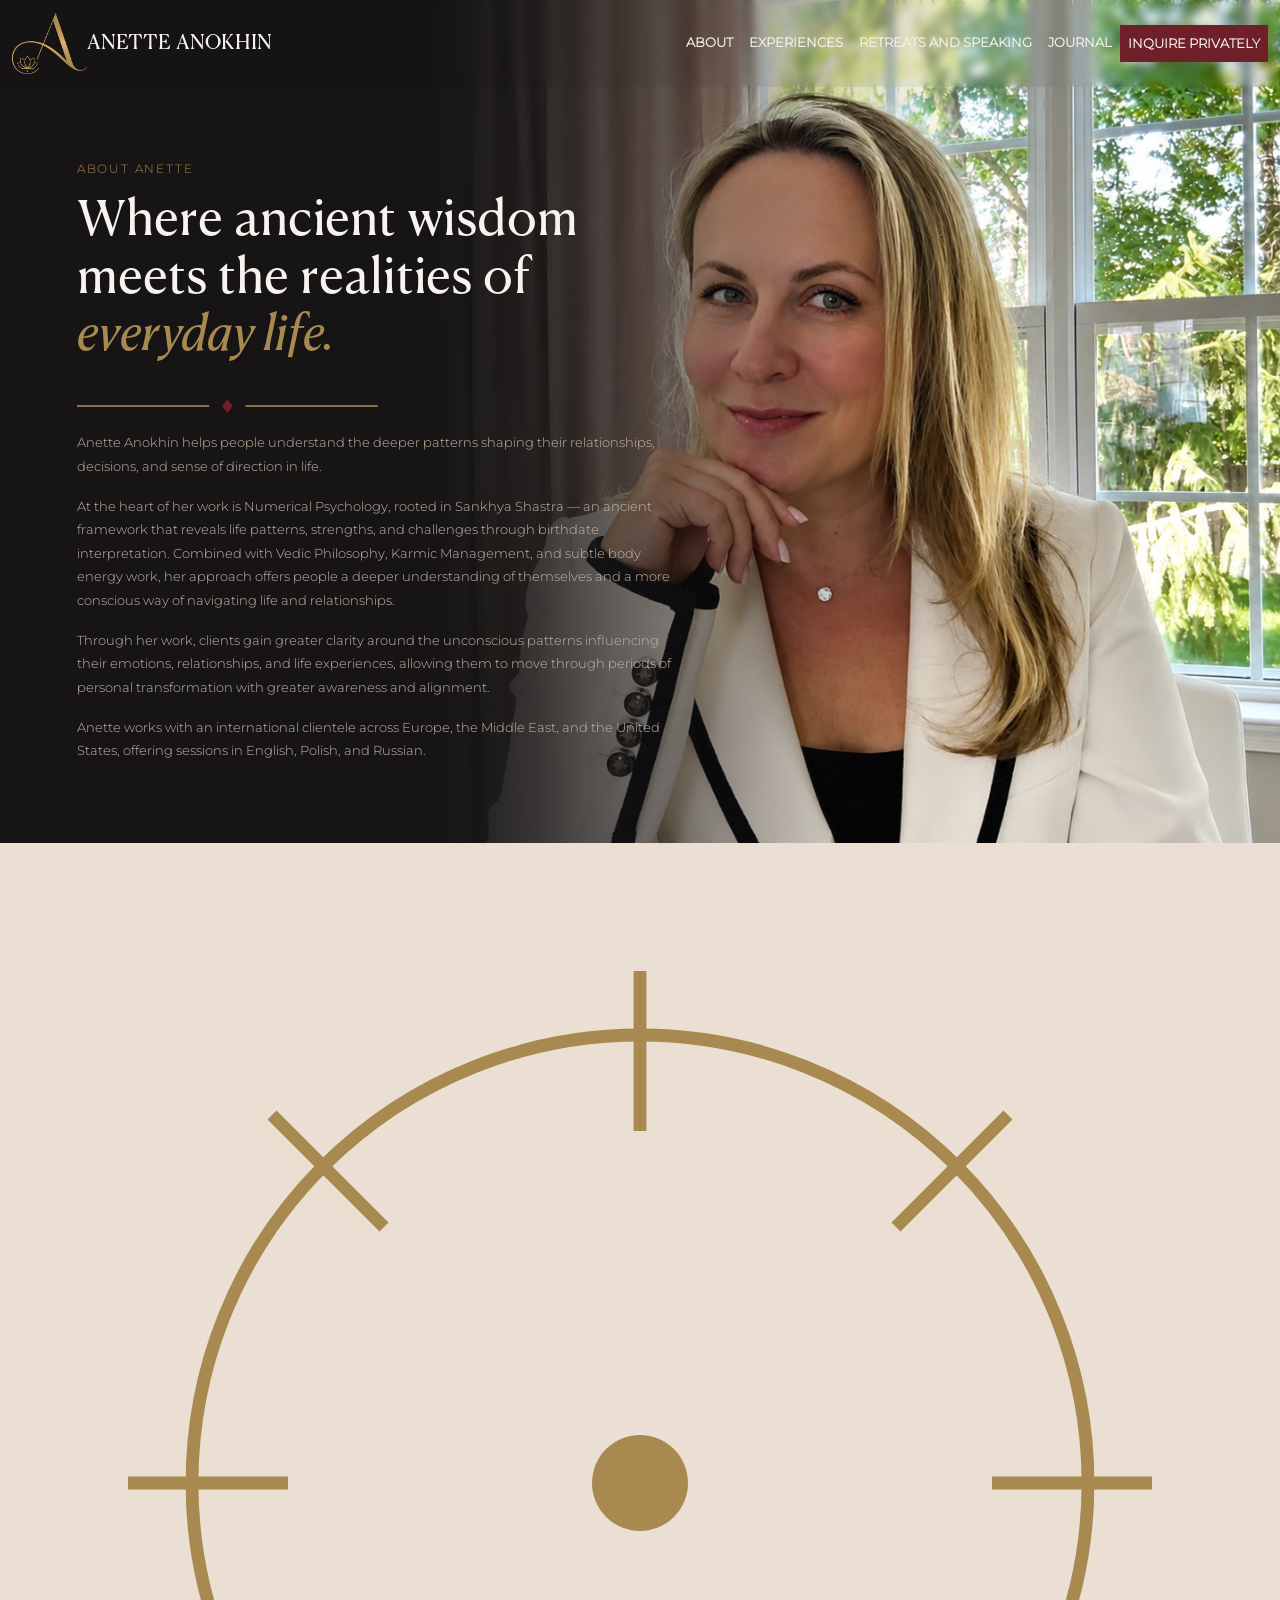
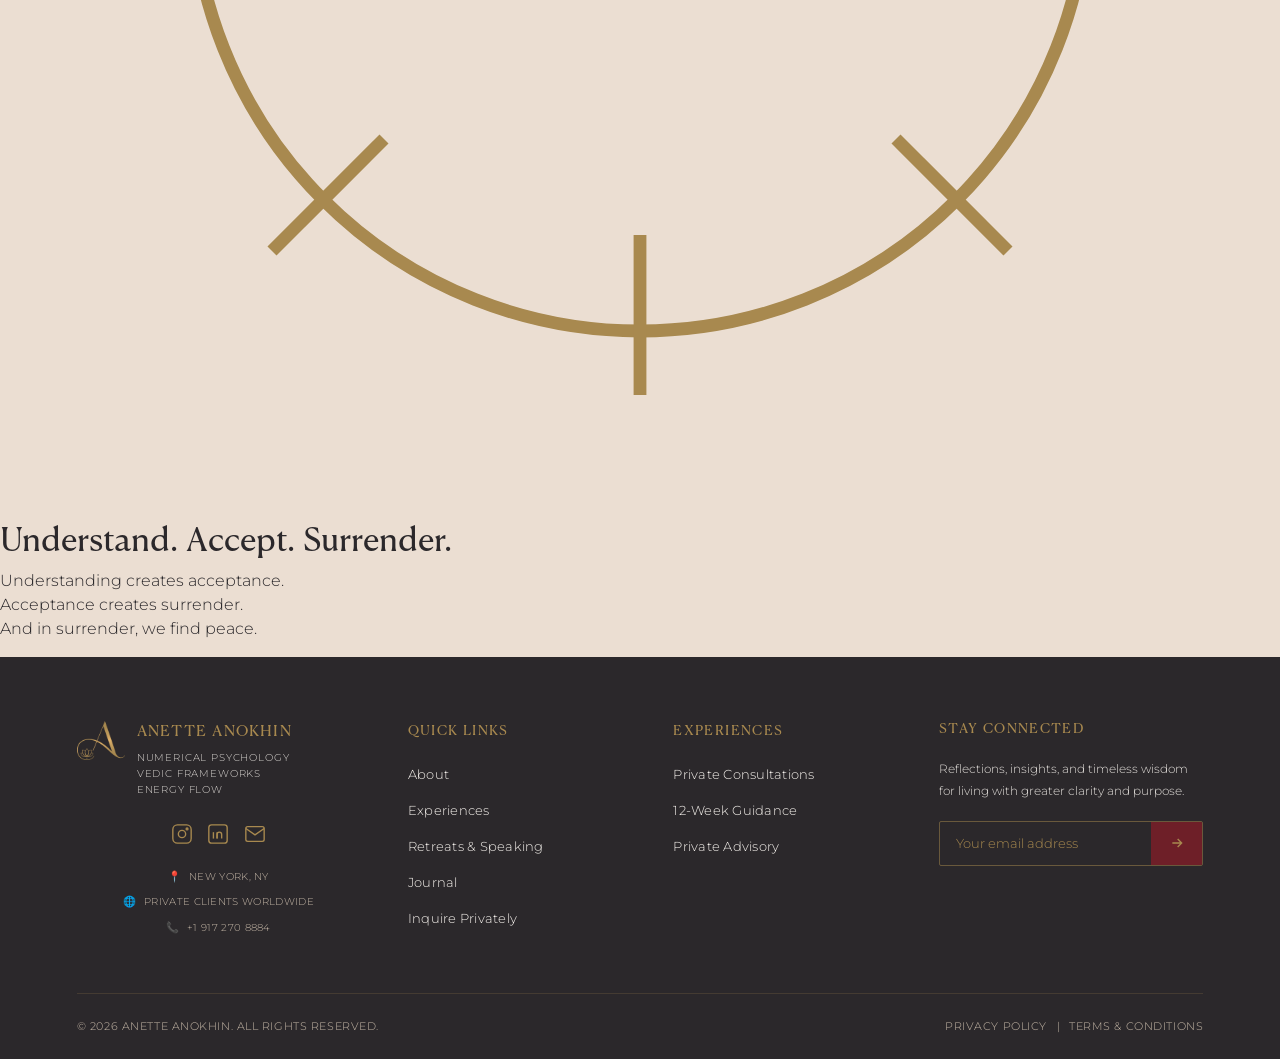
==== aboutme.html @ 11ac0c23 "ok added gold bar separator again...." ====
<!doctype html>
<html lang="en">

<head>

    <title>About Anette | Anette Anokhin</title>

    <meta charset="utf-8" />

    <meta name="viewport" content="width=device-width, initial-scale=1" />

    <link rel="icon" type="image/png" href="images/iconA/24.png">


    <!-- Bootstrap CSS v5.3.8 -->

    <link href="https://cdn.jsdelivr.net/npm/bootstrap@5.3.8/dist/css/bootstrap.min.css" rel="stylesheet"
        integrity="sha384-sRIl4kxILFvY47J16cr9ZwB07vP4J8+LH7qKQnuqkuIAvNWLzeN8tE5YBujZqJLB" crossorigin="anonymous" />


    <!-- Your shared CSS -->

    <link rel="stylesheet" href="style.css">

</head>


<body class="index-body about-page">


    <!-- =====================================================
         HERO WRAPPER
         ===================================================== -->

    <div class="hero-wrapper">


        <!-- =================================================
             NAVBAR
             Same navbar structure as index.html
             ================================================= -->

        <nav class="navbar navbar-expand-lg hero-navbar">

            <div class="container-fluid">


                <a class="navbar-brand active canela ivory-veil idk-edit" href="index.html">

                    <img src="images/iconA/24.png" alt="Logo" width="46" height="40"
                        class="d-inline-block align-text-top idk-img">

                    ANETTE ANOKHIN

                </a>


                <!-- Mobile hamburger -->

                <button class="navbar-toggler custom-toggler" type="button" data-bs-toggle="collapse"
                    data-bs-target="#navbarNavAltMarkup" aria-controls="navbarNavAltMarkup" aria-expanded="false"
                    aria-label="Toggle navigation">

                    <span class="toggler-line line1"></span>
                    <span class="toggler-line line2"></span>
                    <span class="toggler-line line3"></span>

                </button>


                <!-- Navigation -->

                <div class="collapse navbar-collapse ivory-veil" id="navbarNavAltMarkup">

                    <div class="navbar-nav ms-auto montserrat fw-bold">


                        <a class="nav-link active" href="aboutme.html">

                            ABOUT

                        </a>


                        <a class="nav-link" href="experience.html">

                            EXPERIENCES

                        </a>


                        <a class="nav-link" href="retreats.html">

                            RETREATS AND SPEAKING

                        </a>


                        <a class="nav-link" href="journal.html">

                            JOURNAL

                        </a>


                        <a class="nav-link inq-btn" href="inquiry.html">

                            INQUIRE PRIVATELY

                        </a>


                    </div>

                </div>

            </div>

        </nav>



        <!-- =================================================
             ABOUT HERO
             ================================================= -->

        <section class="hero">


            <!--
                DESKTOP HERO IMAGE

                On desktop this fills the entire hero and
                the existing .hero-overlay creates the dark
                fade into the portrait.
            -->

            <div class="hero-bg" style="background-image: url('images/aboutMe/about-me-final.png');">
            </div>


            <!-- Existing dark hero fade -->

            <div class="hero-overlay"></div>



            <!-- =================================================
                 HERO CONTENT
                 ================================================= -->

            <div class="hero-content">


                <!-- Small heading -->

                <p class="hero-eyebrow montserrat antique-gold">

                    ABOUT ANETTE

                </p>



                <!-- Main headline -->

                <h1 class="hero-headline canela ivory-veil">

                    Where ancient wisdom meets the realities of

                    <span class="canela-italic antique-gold">
                        everyday life.
                    </span>

                </h1>

                <img src="images/logoFiles/13.png" style="width: 50%; padding-bottom: 3%;">


                <!--
                    MOBILE PORTRAIT

                    Hidden on desktop.

                    On phone this appears directly underneath
                    "everyday life."
                -->

                <img src="images/aboutMe/about-me-final.png" alt="Anette Anokhin portrait" class="about-mobile-image">



                <!-- =================================================
                     ABOUT COPY
                     ================================================= -->

                <p class="about-copy montserrat stone-taupe">

                    Anette Anokhin helps people understand the deeper
                    patterns shaping their relationships, decisions,
                    and sense of direction in life.

                </p>


                <p class="about-copy montserrat stone-taupe">

                    At the heart of her work is Numerical Psychology,
                    rooted in Sankhya Shastra — an ancient framework
                    that reveals life patterns, strengths, and challenges
                    through birthdate interpretation. Combined with Vedic
                    Philosophy, Karmic Management, and subtle body energy
                    work, her approach offers people a deeper understanding
                    of themselves and a more conscious way of navigating
                    life and relationships.

                </p>


                <p class="about-copy montserrat stone-taupe">

                    Through her work, clients gain greater clarity around
                    the unconscious patterns influencing their emotions,
                    relationships, and life experiences, allowing them
                    to move through periods of personal transformation
                    with greater awareness and alignment.

                </p>


                <p class="about-copy montserrat stone-taupe">

                    Anette works with an international clientele across
                    Europe, the Middle East, and the United States,
                    offering sessions in English, Polish, and Russian.

                </p>


            </div>

        </section>

    </div>



    <!-- =====================================================
         QUOTE SECTION
         ===================================================== -->

    <section class="about-quote-section">


        <div class="about-quote-icon">

            <svg viewBox="0 0 80 80" fill="none" xmlns="http://www.w3.org/2000/svg" stroke="#A8894F" stroke-width="0.8">

                <circle cx="40" cy="40" r="28" />

                <circle cx="40" cy="40" r="3" fill="#A8894F" stroke="none" />

                <line x1="40" y1="8" x2="40" y2="18" />

                <line x1="40" y1="62" x2="40" y2="72" />

                <line x1="8" y1="40" x2="18" y2="40" />

                <line x1="62" y1="40" x2="72" y2="40" />

                <line x1="17" y1="17" x2="24" y2="24" />

                <line x1="56" y1="56" x2="63" y2="63" />

                <line x1="63" y1="17" x2="56" y2="24" />

                <line x1="24" y1="56" x2="17" y2="63" />

            </svg>

        </div>


        <h2 class="about-quote-headline canela soft-charcoal">

            Understand. Accept. Surrender.

        </h2>


        <p class="about-quote-subtext montserrat soft-charcoal">

            Understanding creates acceptance.<br>

            Acceptance creates surrender.<br>

            And in surrender, we find peace.

        </p>


    </section>



    <!-- =====================================================
         FOOTER
         Same footer system as index.html
         ===================================================== -->

    <footer class="site-footer">


        <div class="footer-inner">


            <!-- =================================================
                 BRAND
                 ================================================= -->

            <div class="footer-col footer-brand">


                <div class="footer-logo-row">


                    <img src="images/iconA/24.png" alt="Anette Anokhin logo" class="footer-logo-img">


                    <div class="footer-brand-text">


                        <span class="footer-brand-name canela antique-gold">

                            <a href="index.html">
                                ANETTE ANOKHIN
                            </a>

                        </span>


                        <span class="footer-brand-tag montserrat ivory-veil">

                            NUMERICAL PSYCHOLOGY

                        </span>


                        <span class="footer-brand-tag montserrat ivory-veil">

                            VEDIC FRAMEWORKS

                        </span>


                        <span class="footer-brand-tag montserrat ivory-veil">

                            ENERGY FLOW

                        </span>


                    </div>

                </div>



                <!-- Social icons -->

                <div class="footer-social">


                    <!-- Instagram -->

                    <a href="https://www.instagram.com/anette.anokhin/" target="new" aria-label="Instagram"
                        class="footer-social-icon">

                        <svg viewBox="0 0 24 24" fill="none" stroke-width="1.5">

                            <rect x="2" y="2" width="20" height="20" rx="5" />

                            <circle cx="12" cy="12" r="4" />

                            <circle cx="17.5" cy="6.5" r="1" />

                        </svg>

                    </a>



                    <!-- LinkedIn -->

                    <a href="https://www.linkedin.com/in/aneta-anokhin-2aa7685/" target="new" aria-label="LinkedIn"
                        class="footer-social-icon">

                        <svg viewBox="0 0 24 24" fill="none" stroke-width="1.5">

                            <rect x="2" y="2" width="20" height="20" rx="3" />

                            <line x1="7" y1="10" x2="7" y2="17" />

                            <circle cx="7" cy="6.5" r="1" class="footer-social-fill" stroke="none" />

                            <path d="M11 17v-4.5c0-1.5 1-2.5 2.5-2.5s2.5 1 2.5 2.5V17" />

                            <line x1="11" y1="10" x2="11" y2="17" />

                        </svg>

                    </a>



                    <!-- Email -->

                    <a href="mailto:an@anetteanokhin.com" aria-label="Email" class="footer-social-icon">

                        <svg viewBox="0 0 24 24" fill="none" stroke-width="1.5">

                            <rect x="2" y="4" width="20" height="16" rx="2" />

                            <path d="M2 6l10 7 10-7" />

                        </svg>

                    </a>


                </div>



                <!-- Contact -->

                <div class="footer-contact montserrat">


                    <p>

                        <span class="antique-gold">📍</span>

                        NEW YORK, NY

                    </p>


                    <p>

                        <span class="antique-gold">🌐</span>

                        PRIVATE CLIENTS WORLDWIDE

                    </p>


                    <p>

                        <span class="antique-gold">📞</span>

                        +1 917 270 8884

                    </p>


                </div>


            </div>



            <!-- =================================================
                 QUICK LINKS
                 ================================================= -->

            <div class="footer-col footer-accordion">


                <button class="footer-heading footer-accordion-toggle canela antique-gold" aria-expanded="false">

                    QUICK LINKS


                    <svg class="footer-accordion-icon" viewBox="0 0 24 24" fill="none" stroke="#A8894F"
                        stroke-width="2">

                        <path d="M6 9l6 6 6-6" />

                    </svg>

                </button>


                <ul class="footer-links montserrat footer-accordion-content">


                    <li>
                        <a href="aboutme.html">
                            About
                        </a>
                    </li>


                    <li>
                        <a href="experience.html">
                            Experiences
                        </a>
                    </li>


                    <li>
                        <a href="retreats.html">
                            Retreats &amp; Speaking
                        </a>
                    </li>


                    <li>
                        <a href="journal.html">
                            Journal
                        </a>
                    </li>


                    <li>
                        <a href="inquiry.html">
                            Inquire Privately
                        </a>
                    </li>


                </ul>


            </div>



            <!-- =================================================
                 EXPERIENCES
                 ================================================= -->

            <div class="footer-col footer-accordion">


                <button class="footer-heading footer-accordion-toggle canela antique-gold" aria-expanded="false">

                    EXPERIENCES


                    <svg class="footer-accordion-icon" viewBox="0 0 24 24" fill="none" stroke="#A8894F"
                        stroke-width="2">

                        <path d="M6 9l6 6 6-6" />

                    </svg>

                </button>


                <ul class="footer-links montserrat footer-accordion-content">


                    <li>
                        <a href="#privateconsultationsection">
                            Private Consultations
                        </a>
                    </li>


                    <li>
                        <a href="#">
                            12-Week Guidance
                        </a>
                    </li>


                    <li>
                        <a href="#">
                            Private Advisory
                        </a>
                    </li>


                </ul>


            </div>



            <!-- =================================================
                 NEWSLETTER
                 ================================================= -->

            <div class="footer-col footer-newsletter" id="stay-connected">


                <h4 class="footer-heading canela antique-gold">

                    STAY CONNECTED

                </h4>


                <p class="montserrat ivory-veil footer-newsletter-text">

                    Reflections, insights, and timeless wisdom for
                    living with greater clarity and purpose.

                </p>


                <form class="footer-signup" action="subscribe.php" method="POST">


                    <input type="email" name="email" placeholder="Your email address" class="montserrat" required>


                    <button type="submit" aria-label="Subscribe">

                        <svg viewBox="0 0 24 24" fill="none" stroke-width="2">

                            <path d="M5 12h14M13 6l6 6-6 6" />

                        </svg>

                    </button>


                </form>


                <p id="subscribe-message" class="montserrat">
                </p>


            </div>


        </div>



        <!-- =================================================
             FOOTER BOTTOM
             ================================================= -->

        <div class="footer-bottom montserrat">


            <p>

                © 2026 ANETTE ANOKHIN. ALL RIGHTS RESERVED.

            </p>


            <div class="footer-legal">


                <a href="privacy.html">

                    PRIVACY POLICY

                </a>


                <span>|</span>


                <a href="terms.html">

                    TERMS &amp; CONDITIONS

                </a>


            </div>


        </div>


    </footer>



    <!-- =====================================================
         JAVASCRIPT
         ===================================================== -->

    <script src="script.js"></script>


    <!-- Bootstrap JavaScript Bundle -->

    <script src="https://cdn.jsdelivr.net/npm/bootstrap@5.3.8/dist/js/bootstrap.bundle.min.js"
        integrity="sha384-FKyoEForCGlyvwx9Hj09JcYn3nv7wiPVlz7YYwJrWVcXK/BmnVDxM+D2scQbITxI" crossorigin="anonymous">
        </script>


</body>

</html>
---- style.css ----
/* fonts start */

@font-face {
    font-family: 'canela';
    src: url('fonts/CanelaText-Regular-Trial.otf') format('opentype');
    font-weight: normal;
    font-style: normal;
}

/* headlines,quotes, titles, logo, editorial text */
.canela {
    font-family: 'canela';
}

@font-face {
    font-family: 'canela italic';
    src: url('fonts/CanelaText-RegularItalic-Trial.otf') format('opentype');
}

/* small accents, signatures, emphasis, occasional highlights */
.canela-italic {
    font-family: 'canela italic';
}

@font-face {
    font-family: 'montserrat';
    src: url('fonts/Montserrat-Light.ttf') format('truetype');
}


/* body, text, captions, navigation, buttons, description */
.montserrat {
    font-family: 'montserrat';
}

/* fonts end */

/* colors start */
.ivory-veil {
    color: #F7F3EE;
}

.warm-sand {
    color: #EBDED2;
}

.stone-taupe {
    color: #C6B8A8;
}

.soft-charcoal {
    color: #2B282B;
}

.antique-gold {
    color: #A8894F;
}

.red-crimson {
    color: #6E1F28;
}
/* colors end */

/* navbar index start */

.inq-btn {
    background-color: #6E1F28;
    width: fit-content;
    padding: 1.5%;
}

.nav-link {
    color: #F7F3EE;
    transition: color 0.25s ease;
    font-size: 0.8rem;
}

.nav-link:hover {
    color: #A8894F;
}

a.navbar-brand:hover {
    color: #A8894F;
}

@media (max-width: 991.98px) {
    .navbar-nav {
        display: flex;
        flex-direction: column;
        gap: 0.75rem;
    }

    .nav-link {
        padding: 0.5rem 0;
    }

    .inq-btn {
        margin-top: 0.5rem;
        text-align: center;
        padding: 1%;
    }
}

/* custom hamburger toggler start */

.custom-toggler {
    width: 32px;
    height: 22px;
    position: relative;
    background: none;
    border: none;
    padding: 0;
    box-shadow: none !important;
}

.custom-toggler:focus {
    outline: none;
    box-shadow: none;
}

.toggler-line {
    position: absolute;
    left: 0;
    height: 2.5px;
    background-color: #6E1F28;
    border-radius: 2px;
    transition: all 0.3s ease;
}

.line1 {
    top: 0;
    width: 100%;
}

.line2 {
    top: 11px;
    width: 75%;
}

.line3 {
    top: 22px;
    width: 55%;
}

/* morph into X when menu is open */
.custom-toggler[aria-expanded="true"] .line1 {
    top: 10px;
    width: 100%;
    transform: rotate(45deg);
}

.custom-toggler[aria-expanded="true"] .line2 {
    opacity: 0;
    width: 100%;
}

.custom-toggler[aria-expanded="true"] .line3 {
    top: 10px;
    width: 100%;
    transform: rotate(-45deg);
}

/* custom hamburger toggler end */

/* navbar index end */

/* body index start */
body.index-body {
    background-color: #EBDED2;
}

html,
body {
    width: 100%;
    max-width: 100%;
    overflow-x: hidden !important;
    margin: 0;
    padding: 0;
}
/* body index end */

/* hero + navbar overlay start */

.hero-wrapper {
    position: relative;
    width: 100%;
    overflow-x: hidden;
}

.hero-goldBar {
    width: 20%;
    margin-top: 1rem;
    margin-bottom: 1rem;
}

@media (max-width: 991.98px) {

    /* Prevent hero wrapper horizontal leakage */
    .hero-wrapper {
        width: 100%;
        overflow-x: hidden;
    }

    /* Reset bootstrap container negative margins */
    .hero-navbar .container-fluid {
        margin-left: 0;
        margin-right: 0;
        width: 100%;
    }

    /* Center the bottom intro text and remove the desktop right border */
    .about-text {
        order: 2;
        width: 100%;
        border-right: none !important;
        padding-right: 0 !important;
        text-align: center;
        margin: 0 auto;
    }

    /* Keep the 3 category columns inside the screen bounds */
    .about-categories {
        order: 1;
        width: 100%;
        box-sizing: border-box;
    }
}

/* Ensure navbar fits strictly within the viewport */
.hero-navbar {
    position: absolute;
    top: 0;
    left: 0;
    width: 100%;
    max-width: 100%;
    z-index: 20;
    background-color: transparent;
    box-sizing: border-box;
}

/* Keep hero background within bounds */
.hero {
    position: relative;
    min-height: 90vh;
    display: flex;
    align-items: center;
    overflow: hidden;
    width: 100%;
}

.hero-bg {
    position: absolute;
    inset: 0;
    background-size: cover;
    background-position: center 20%;
    z-index: 1;
}

/* this is the "faded" gradient: solid dark on the left (behind nav/text),
   fading into the photo on the right. adjust the % stops to taste */
.hero-overlay {
    position: absolute;
    inset: 0;
    z-index: 2;
    background: linear-gradient(to right,
            #161415 0%,
            #161415 34%,
            rgba(22, 20, 21, 0.85) 42%,
            rgba(22, 20, 21, 0.6) 50%,
            rgba(22, 20, 21, 0.35) 58%,
            rgba(22, 20, 21, 0.15) 66%,
            rgba(22, 20, 21, 0) 76%);
}


.hero-content {
    position: relative;
    z-index: 3;
    max-width: 620px;
    padding-left: 2%;
    padding-top: 6rem;
}

.hero-eyebrow {
    font-size: 0.75rem;
    letter-spacing: 0.15em;
    margin-bottom: 1rem;
}

.hero-headline {
    font-size: 3rem;
    line-height: 1.2;
    margin-bottom: 2rem;
}

.red-crimson-bg {
    background-color: #6E1F28;
}

.hero-btn {
    padding: 0.85rem 2rem;
    border-radius: 2px;
    display: inline-block;
    letter-spacing: 0.1em;
    font-size: 0.8rem;
    transition: color 0.25s ease;
}

.hero-btn:hover {
    color: #A8894F;
    background-color: #6E1F28;
    border-color: #6E1F28;
}

/* responsive: phone screens */
@media (max-width: 991.98px) {
    .hero-navbar {
        position: absolute;
        /* keep overlay effect on mobile too */
        background-color: transparent;
    }

    /* mobile menu itself should NOT be transparent, or links vanish into the photo */
    .navbar-collapse {
        background-color: #2B282B;
        margin-top: 1rem;
        padding: 1rem;
        border-radius: 4px;
    }

    .hero {
        min-height: 100vh;
    }

    .hero-content {
        max-width: 100%;
        padding-left: 6%;
        padding-right: 6%;
        padding-top: 7.5rem;
        text-align: left;
    }

    .hero-headline {
        font-size: 2rem;
    }

    /* on small screens the gradient needs to cover more of the image
       so text stays readable regardless of what's in the photo */
    .hero-overlay {
        background: linear-gradient(to bottom,
                rgba(43, 40, 43, 0.9) 0%,
                rgba(43, 40, 43, 0.75) 50%,
                rgba(43, 40, 43, 0.55) 100%);
    }
}

@media (max-width: 420px) {
    .hero-headline {
        font-size: 1.6rem;
    }
}

/* mobile phone view of hero img */
@media (max-width: 991.98px) {
    .hero-bg {
        background-position: 85% 15%;
    }
}

.hero-headline {
    overflow-wrap: break-word;
    word-wrap: break-word;
    max-width: 100%;
}

.hero-headline span {
    display: inline;
    white-space: normal;
}

img {
    max-width: 100%;
    height: auto;
    display: block;
}

.idk-edit {
    display: flex;
    justify-content: center;
    align-items: center;
}

.idk-img {
    width: 75px;
    height: auto;
}

/* hero + navbar overlay end */

/* about/intro section start */

.about-section {
    background-color: #F7F3EE;
    padding: 4.5rem 6% 4.5rem;
}

.about-inner {
    display: flex;
    align-items: center;
    gap: 4rem;
    max-width: 1300px;
    margin: 0 auto;
    font-weight: bold;
}

.about-text {
    flex: 0 0 34%;
    order: 1;
    align-items: center;
    justify-content: center;
    text-align: center;
    border-right: 1px solid rgba(168, 137, 79, 0.35);
    padding-right: 3rem;
}

.about-text p {
    font-size: 1.05rem;
    line-height: 1.9;
    margin: 0;
}

.about-categories {
    flex: 1;
    display: flex;
    order: 2;
}

.about-category {
    flex: 1;
    text-align: center;
    padding: 0 1.75rem;
    border-left: 1px solid rgba(168, 137, 79, 0.35);
    flex-direction: row;
}

.about-category:first-child {
    border-left: none;
}

.about-icon {
    width: 50px;
    height: 50px;
    max-width: 50px;
    /* Force max width */
    margin: 0 auto 1.25rem;
    flex-shrink: 0;
    /* Prevent flexbox from squishing or stretching it */
}

.about-icon img {
    width: 100%;
    height: 100%;
    max-width: 100%;
    object-fit: contain;
    display: block;
}

.about-category h3 {
    font-size: 0.95rem;
    letter-spacing: 0.06em;
    line-height: 1.4;
    margin-bottom: 1rem;
}

.about-category p {
    font-size: 0.85rem;
    line-height: 1.7;
    margin: 0;
}

/* mobile: categories row first, paragraph text below */
@media (max-width: 991.98px) {
    .about-inner {
        flex-direction: column;
        gap: 2.5rem;
    }

    .about-categories {
        order: 1;
        flex-wrap: nowrap;
    }

    .about-text {
        order: 2;
        flex: 1;
        width: 100%;
    }

    .about-category {
        padding: 0 0.6rem;
    }

    .about-icon {
        width: 36px;
        height: 36px;
        margin-bottom: 0.75rem;
    }

    .about-category h3 {
        font-size: 0.68rem;
        letter-spacing: 0.03em;
    }

    .about-category p {
        font-size: 0.68rem;
        line-height: 1.5;
    }
}

@media (max-width: 420px) {
    .about-section {
        padding: 3.5rem 5% 4rem;
    }

    .about-icon {
        width: 30px;
        height: 30px;
    }

    .about-category h3 {
        font-size: 0.6rem;
    }

    .about-category p {
        display: none;
    }
}

/* about/intro section end */

/* quote banner section start */

.quote-banner {
    position: relative;
    min-height: 80vh;
    display: flex;
    align-items: flex-end;
    justify-content: center;
    overflow: hidden;
}

.quote-bg {
    position: absolute;
    inset: 0;
    background-image: url('images/mainPage/Gemini_Generated_Image_2z40te2z40te2z40.jpg');
    background-size: cover;
    background-position: center top;
    z-index: 1;
}

.quote-overlay {
    position: absolute;
    inset: 0;
    z-index: 2;
    background: linear-gradient(to bottom,
            rgba(20, 18, 19, 0.15) 0%,
            rgba(20, 18, 19, 0.45) 55%,
            rgba(20, 18, 19, 0.65) 100%);
}

.quote-content {
    position: relative;
    z-index: 3;
    text-align: center;
    max-width: 720px;
    padding: 3rem 6%;
}

.quote-headline {
    font-size: 1.8rem;
    line-height: 1.35;
    margin-bottom: 0.7rem;
}

.quote-subtext {
    font-size: 0.70rem;
    line-height: 1.8;
    letter-spacing: 0.02em;
}

.quote-divider {
    width: clamp(140px, 20vw, 260px);
    height: auto;
    margin: 1rem auto;
    display: block;
}

@media (max-width: 991.98px) {
    .quote-bg {
        background-position: center 70%;
    }
}

/* responsive: phone screens */
@media (max-width: 991.98px) {
    .quote-banner {
        min-height: 65vh;
    }

    .quote-headline {
        font-size: 1.6rem;
    }

    .quote-subtext {
        font-size: 0.82rem;
    }

    .quote-bg {
        background-position: center 12%;
    }
}

@media (max-width: 420px) {
    .quote-headline {
        font-size: 1.35rem;
    }

    .quote-content {
        padding: 2rem 7%;
    }
}
/* quote banner section end */

/* footer start */

.site-footer {
    background-color: #2B282B;
    padding: 4rem 6% 0;
}

.footer-inner {
    display: flex;
    gap: 3rem;
    max-width: 1300px;
    margin: 0 auto;
    padding-bottom: 3rem;
}

.footer-col {
    flex: 1;
}

.footer-brand {
    flex: 1.3;
}

.footer-logo-row {
    display: flex;
    align-items: flex-start;
    gap: 0.75rem;
    margin-bottom: 1.5rem;
}

.footer-logo-img {
    width: 48px;
    height: auto;
    flex-shrink: 0;
}

.footer-brand-text {
    display: flex;
    flex-direction: column;
}

.footer-brand-name {
    font-size: 0.95rem;
    letter-spacing: 0.08em;
    margin-bottom: 0.4rem;
}

.footer-brand-name a {
    text-decoration: none;
    cursor: pointer;
    color: #A8894F;
}

.footer-brand-name a:hover {
    color: #6E1F28;
    transition: 0.2s;
}


.footer-brand-tag {
    font-size: 0.65rem;
    letter-spacing: 0.08em;
    opacity: 0.85;
    line-height: 1.5;
}

.footer-social {
    display: flex;
    justify-content: center;
    gap: 0.9rem;
    margin-bottom: 1.5rem;
}

.footer-social svg {
    width: 22px;
    height: 22px;
}

.footer-contact {
    display: flex;
    flex-direction: column;
    align-items: center;
}

.footer-contact p {
    display: flex;
    align-items: center;
    gap: 0.5rem;
    justify-content: flex-start;
    text-align: center;
    font-size: 0.65rem;
    color: #C6B8A8;
    letter-spacing: 0.03em;
    margin-bottom: 0.6rem;
}

.footer-heading {
    font-size: 0.85rem;
    letter-spacing: 0.1em;
    margin-bottom: 1.3rem;
}

.footer-links {
    list-style: none;
    padding: 0;
    margin: 0;
}

.footer-links li {
    margin-bottom: 0.75rem;
}

.footer-links a {
    color: #F7F3EE;
    font-size: 0.8rem;
    text-decoration: none;
    letter-spacing: 0.02em;
    transition: color 0.25s ease;
}

.footer-links a:hover {
    color: #A8894F;
}

.footer-newsletter-text {
    font-size: 0.78rem;
    line-height: 1.7;
    margin-bottom: 1.25rem;
    opacity: 0.9;
}

.footer-signup {
    display: flex;
    border: 1px solid rgba(168, 137, 79, 0.5);
    border-radius: 2px;
    overflow: hidden;
}

.footer-signup input {
    flex: 1;
    background: transparent;
    border: none;
    padding: 0.75rem 1rem;
    color: #F7F3EE;
    font-size: 0.8rem;
    outline: none;
}

.footer-signup input::placeholder {
    color: #A8894F;
}

.footer-signup button {
    background-color: #6E1F28;
    border: none;
    padding: 0 1.1rem;
    cursor: pointer;
}

.footer-signup button svg {
    width: 16px;
    height: 16px;
    display: block;
}

.footer-bottom {
    max-width: 1300px;
    margin: 0 auto;
    display: flex;
    justify-content: space-between;
    align-items: center;
    padding: 1.5rem 0;
    border-top: 1px solid rgba(168, 137, 79, 0.2);
}

.footer-bottom p {
    font-size: 0.7rem;
    color: #C6B8A8;
    letter-spacing: 0.05em;
    margin: 0;
}

.footer-legal {
    display: flex;
    align-items: center;
    gap: 0.6rem;
}

.footer-legal a {
    color: #C6B8A8;
    font-size: 0.7rem;
    text-decoration: none;
    letter-spacing: 0.05em;
}

.footer-legal span {
    color: #C6B8A8;
    font-size: 0.7rem;
}
.footer-social-icon svg {
    stroke: #A8894F;
    transition: stroke 0.25s ease;
}

.footer-social-icon:hover svg {
    stroke: #6E1F28;
}

.footer-social-icon:hover .footer-social-fill {
    fill: #6E1F28;
}

/* responsive: phone screens */
@media (max-width: 991.98px) {
    .footer-inner {
        flex-direction: column;
        gap: 0.7rem;
    }

    .footer-brand {
        flex: 1;
    }

    .footer-bottom {
        flex-direction: column;
        gap: 0.75rem;
        text-align: center;
        padding: 1.5rem 0 2rem;
    }
}

@media (max-width: 420px) {
    .site-footer {
        padding: 3rem 7% 0;
    }

    .footer-logo-img {
        width: 40px;
    }

    .footer-brand-name {
        font-size: 0.85rem;
    }
}

.footer-signup button svg {
    stroke: #A8894F;
    transition: stroke 0.25s ease;
}

.footer-signup button:hover svg {
    stroke: #F7F3EE;
}

/* footer accordion (mobile only) start */

.footer-accordion-toggle {
    display: flex;
    align-items: center;
    width: 100%;
    background: none;
    border: none;
    padding: 0;
    margin-bottom: 1.3rem;
    font-size: 0.85rem;
    letter-spacing: 0.1em;
    cursor: default;
    pointer-events: none;
}

.footer-accordion-toggle .footer-accordion-icon {
    display: none;
}

@media (max-width: 991.98px) {
    .footer-accordion-toggle {
        display: flex;
        align-items: center;
        justify-content: space-between;
        width: 100%;
        background: none;
        border: none;
        border-bottom: 1px solid rgba(168, 137, 79, 0.25);
        padding: 1rem 0;
        cursor: pointer;
        pointer-events: auto;
        text-align: left;
    }

    .footer-accordion-toggle .footer-accordion-icon {
        display: block;
    }
    
    .footer-accordion-icon {
        width: 18px;
        height: 18px;
        flex-shrink: 0;
        transition: transform 0.25s ease;
    }

    .footer-accordion-toggle[aria-expanded="true"] .footer-accordion-icon {
        transform: rotate(180deg);
    }

    .footer-accordion-content {
        max-height: 0;
        overflow: hidden;
        transition: max-height 0.3s ease;
        margin: 0;
    }

    .footer-accordion-content.is-open {
        max-height: 400px;
        padding-top: 1rem;
    }

    .footer-accordion .footer-links li:first-child {
        margin-top: 0;
    }
}

#subscribe-message {
    font-size: 0.75rem;
    margin-top: 0.75rem;
    display: none;
}

#subscribe-message.success {
    color: #A8894F;
    display: block;
}

#subscribe-message.error {
    color: #6E1F28;
    display: block;
}
/* footer accordion (mobile only) end */

/* footer end */

/* legal pages start */

.legal-header {
    background-color: #2B282B;
    padding: 8rem 6% 3rem;
    text-align: center;
}

.legal-header h1 {
    font-size: 2.2rem;
    margin-bottom: 0.5rem;
}

.legal-header p {
    font-size: 0.8rem;
    letter-spacing: 0.05em;
}

.legal-content {
    background-color: #F7F3EE;
    padding: 4rem 6%;
}

.legal-inner {
    max-width: 800px;
    margin: 0 auto;
}

.legal-inner h2 {
    font-size: 1.15rem;
    letter-spacing: 0.03em;
    margin-top: 2.5rem;
    margin-bottom: 0.9rem;
    color: #2B282B;
}

.legal-inner h2:first-child {
    margin-top: 0;
}

.legal-inner p {
    font-size: 0.92rem;
    line-height: 1.85;
    color: #2B282B;
    margin-bottom: 1rem;
}

.legal-inner ul {
    margin-bottom: 1rem;
    padding-left: 1.3rem;
}

.legal-inner li {
    font-size: 0.92rem;
    line-height: 1.85;
    color: #2B282B;
    margin-bottom: 0.4rem;
}

@media (max-width: 991.98px) {
    .legal-header {
        padding: 6.5rem 7% 2.5rem;
    }

    .legal-header h1 {
        font-size: 1.6rem;
    }

    .legal-content {
        padding: 2.5rem 7%;
    }
}

/* legal pages end */

/* =========================================================
   ABOUT PAGE
   ========================================================= */

.about-page .hero-wrapper {
    position: relative;
}


/* =========================================================
   DESKTOP HERO
   ========================================================= */

@media (min-width: 992px) {

    /*
       FORCE the navbar to sit ON TOP of the hero.
       This is the important part that was missing.
    */

    .about-page .hero-navbar {
        position: absolute !important;
        top: 0;
        left: 0;
        width: 100%;
        z-index: 100;

        background: rgba(22, 20, 21, 0.05);
        backdrop-filter: blur(4px);
        -webkit-backdrop-filter: blur(4px);
    }


    /*
       Make the hero begin at the very top of the page,
       underneath the transparent navbar.
    */

    .about-page .hero {
        position: relative;
        min-height: 90vh;
        margin-top: 0;
    }


    /*
       SHIFT ANETTE'S FACE TO THE RIGHT.

       45% moves the image content toward the RIGHT
       compared with the previous 60%.

       You can later try 40% or 50% if you want to
       fine-tune it.
    */

    .about-page .hero-bg {
        background-position: 5% 40%;
    }


    /*
       KEEP THE DARK FADE.
    */

    .about-page .hero-overlay {
        display: block;
    }


    /*
       THE MOBILE PORTRAIT MUST NEVER APPEAR ON DESKTOP.
    */

    .about-page .about-mobile-image {
        display: none !important;
    }


    /*
       NAVIGATION NEEDS TO STAY VISIBLE OVER THE IMAGE.
    */

    .about-page .hero-navbar .nav-link {
        color: #F5F1E8;
    }

    .about-page .hero-navbar .nav-link.active {
        color: #F5F1E8;
    }

    .about-page .hero-navbar .nav-link:hover {
        color: #A8894F;
    }


    /*
       About text.
    */

    .about-page .hero-content {
        position: relative;
        z-index: 5;

        max-width: 680px;

        padding-left: 6%;
        padding-top: 10rem;
        padding-bottom: 4rem;
    }


    .about-page .about-copy {
        max-width: 610px;
        font-size: 0.82rem;
        line-height: 1.8;
        margin-bottom: 1rem;
    }

}


/* =========================================================
   MOBILE
   ========================================================= */

@media (max-width: 991.98px) {

    /*
       Mobile navbar remains over the top.
    */

    .about-page .hero-navbar {
        position: absolute !important;
        top: 0;
        left: 0;
        width: 100%;
        z-index: 100;

        background: transparent;
    }


    /*
       No desktop background image on phone.
    */

    .about-page .hero-bg {
        display: none !important;
    }


    /*
       No desktop fade on phone.
    */

    .about-page .hero-overlay {
        display: none !important;
    }


    /*
       Dark mobile hero.
    */

    .about-page .hero {
        min-height: 0;
        display: block;
        margin-top: 0;
        background-color: #2B282B;
    }


    /*
       Mobile content.
    */

    .about-page .hero-content {
        max-width: 100%;

        padding-left: 6%;
        padding-right: 6%;

        padding-top: 7.5rem;
        padding-bottom: 4rem;
    }


    /*
       Mobile headline.
    */

    .about-page .hero-headline {
        font-size: 2rem;
        line-height: 1.2;
        margin-bottom: 1.5rem;
    }


    /*
       MOBILE PORTRAIT.

       This is the ONLY place where this image appears
       as a separate image.

       It sits directly beneath "everyday life."
    */

    .about-page .about-mobile-image {
        display: block !important;

        width: 100%;
        max-width: 100%;
        height: auto;

        margin: 1.5rem 0 2.25rem;

        object-fit: cover;
    }


    /*
       About paragraphs.
    */

    .about-page .about-copy {
        max-width: 100%;

        font-size: 0.77rem;
        line-height: 1.7;

        margin-bottom: 1rem;
    }

}


/* =========================================================
   SMALL PHONES
   ========================================================= */

@media (max-width: 420px) {

    .about-page .hero-content {
        padding-left: 6%;
        padding-right: 6%;

        padding-top: 7rem;
        padding-bottom: 3rem;
    }


    .about-page .hero-headline {
        font-size: 1.6rem;
        line-height: 1.22;
    }


    .about-page .about-mobile-image {
        margin-top: 1.25rem;
        margin-bottom: 2rem;
    }


    .about-page .about-copy {
        font-size: 0.73rem;
        line-height: 1.65;
    }

}

/* about me hero end */
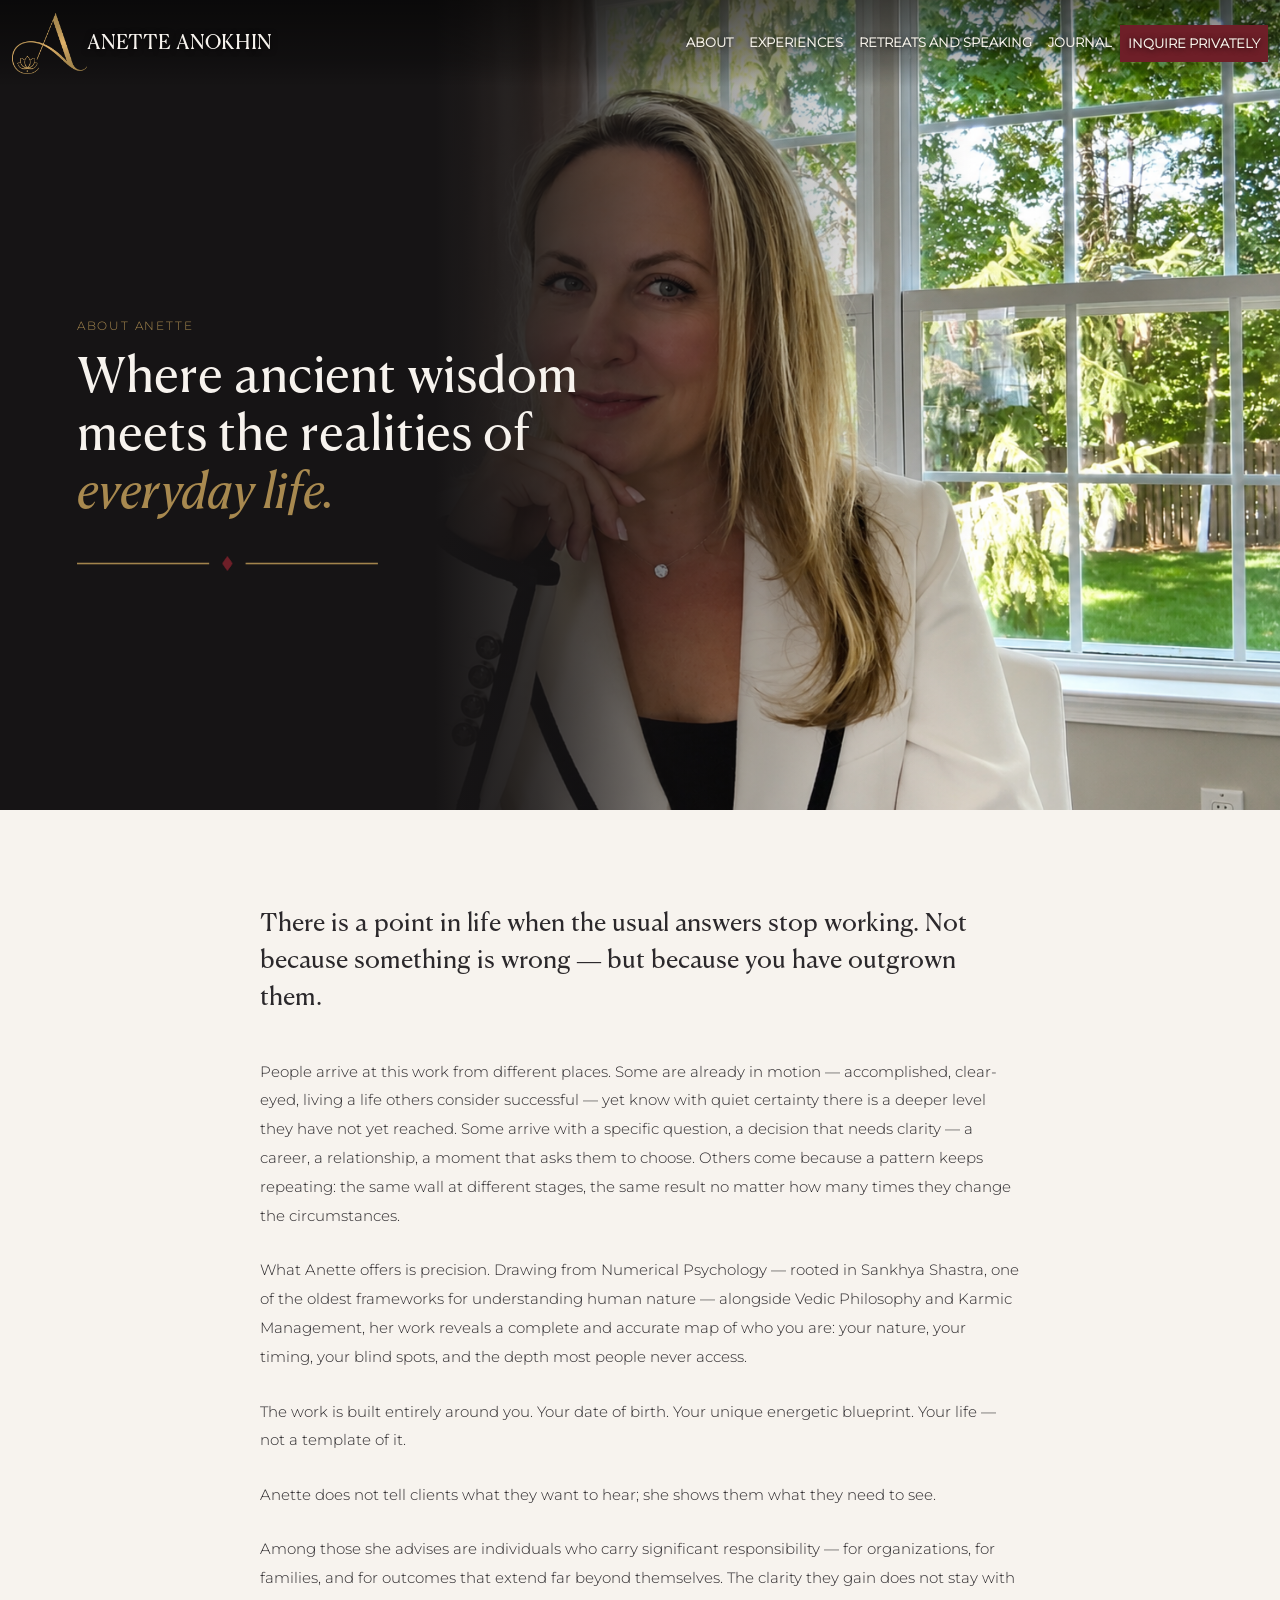
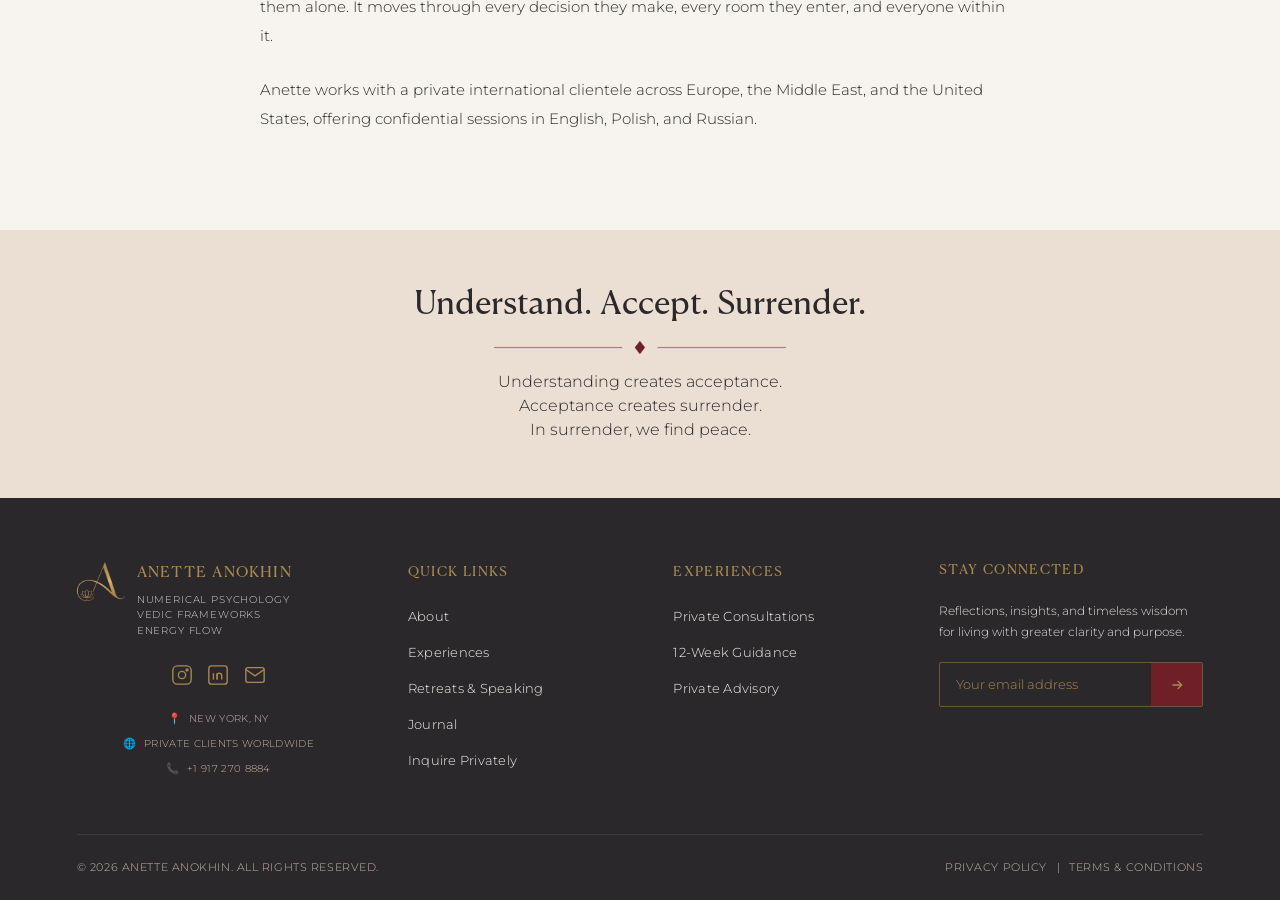
==== commit 0aa57525: "ok i think i fixed the about me page so much better" ====
--- a/aboutme.html
+++ b/aboutme.html
@@ -187,58 +187,68 @@
                 -->
 
                 <img src="images/aboutMe/about-me-final.png" alt="Anette Anokhin portrait" class="about-mobile-image">
-
-
-
-                <!-- =================================================
-                     ABOUT COPY
-                     ================================================= -->
-
-                <p class="about-copy montserrat stone-taupe">
-
-                    Anette Anokhin helps people understand the deeper
-                    patterns shaping their relationships, decisions,
-                    and sense of direction in life.
-
-                </p>
-
-
-                <p class="about-copy montserrat stone-taupe">
-
-                    At the heart of her work is Numerical Psychology,
-                    rooted in Sankhya Shastra — an ancient framework
-                    that reveals life patterns, strengths, and challenges
-                    through birthdate interpretation. Combined with Vedic
-                    Philosophy, Karmic Management, and subtle body energy
-                    work, her approach offers people a deeper understanding
-                    of themselves and a more conscious way of navigating
-                    life and relationships.
-
-                </p>
-
-
-                <p class="about-copy montserrat stone-taupe">
-
-                    Through her work, clients gain greater clarity around
-                    the unconscious patterns influencing their emotions,
-                    relationships, and life experiences, allowing them
-                    to move through periods of personal transformation
-                    with greater awareness and alignment.
-
-                </p>
-
-
-                <p class="about-copy montserrat stone-taupe">
-
-                    Anette works with an international clientele across
-                    Europe, the Middle East, and the United States,
-                    offering sessions in English, Polish, and Russian.
-
-                </p>
-
-
-            </div>
-
+            </div>
+
+        </section>
+
+        <section class="about-story">
+            <div class="about-story-inner">
+
+                <p class="about-story-intro canela soft-charcoal">
+                    There is a point in life when the usual answers stop working. Not because something is wrong
+                    — but because
+                    you have outgrown them.
+                </p>
+
+                <p class="montserrat soft-charcoal">
+                    People arrive at this work from different places. Some are already in motion — accomplished,
+                    clear-eyed,
+                    living a life others consider successful — yet know with quiet certainty there is a deeper
+                    level they have
+                    not yet reached. Some arrive with a specific question, a decision that needs clarity — a
+                    career, a
+                    relationship, a moment that asks them to choose. Others come because a pattern keeps
+                    repeating: the same
+                    wall at different stages, the same result no matter how many times they change the
+                    circumstances.
+                </p>
+
+                <p class="montserrat soft-charcoal">
+                    What Anette offers is precision. Drawing from Numerical Psychology — rooted in Sankhya
+                    Shastra, one of the
+                    oldest frameworks for understanding human nature — alongside Vedic Philosophy and Karmic
+                    Management, her
+                    work reveals a complete and accurate map of who you are: your nature, your timing, your
+                    blind spots, and the
+                    depth most people never access.
+                </p>
+
+                <p class="montserrat soft-charcoal">
+                    The work is built entirely around you. Your date of birth. Your unique energetic blueprint.
+                    Your life — not
+                    a template of it.
+                </p>
+
+                <p class="montserrat soft-charcoal">
+                    Anette does not tell clients what they want to hear; she shows them what they need to see.
+                </p>
+
+                <p class="montserrat soft-charcoal">
+                    Among those she advises are individuals who carry significant responsibility — for
+                    organizations, for
+                    families, and for outcomes that extend far beyond themselves. The clarity they gain does not
+                    stay with them
+                    alone. It moves through every decision they make, every room they enter, and everyone within
+                    it.
+                </p>
+
+                <p class="montserrat soft-charcoal">
+                    Anette works with a private international clientele across Europe, the Middle East, and the
+                    United States,
+                    offering confidential sessions in English, Polish, and Russian.
+                </p>
+
+            </div>
         </section>
 
     </div>
@@ -249,52 +259,26 @@
          QUOTE SECTION
          ===================================================== -->
 
-    <section class="about-quote-section">
-
-
-        <div class="about-quote-icon">
-
-            <svg viewBox="0 0 80 80" fill="none" xmlns="http://www.w3.org/2000/svg" stroke="#A8894F" stroke-width="0.8">
-
-                <circle cx="40" cy="40" r="28" />
-
-                <circle cx="40" cy="40" r="3" fill="#A8894F" stroke="none" />
-
-                <line x1="40" y1="8" x2="40" y2="18" />
-
-                <line x1="40" y1="62" x2="40" y2="72" />
-
-                <line x1="8" y1="40" x2="18" y2="40" />
-
-                <line x1="62" y1="40" x2="72" y2="40" />
-
-                <line x1="17" y1="17" x2="24" y2="24" />
-
-                <line x1="56" y1="56" x2="63" y2="63" />
-
-                <line x1="63" y1="17" x2="56" y2="24" />
-
-                <line x1="24" y1="56" x2="17" y2="63" />
-
-            </svg>
+    <section class="about-quote-section text-center p-5">
+
+        <h2 class="about-quote-headline canela soft-charcoal p-2">
+
+            Understand. Accept. Surrender.
+
+        </h2>
+
+        <div class="text-center d-flex justify-content-center m-2">
+            <img src="images/logoFiles/13.png" class="w-25 text-center">
 
         </div>
 
-
-        <h2 class="about-quote-headline canela soft-charcoal">
-
-            Understand. Accept. Surrender.
-
-        </h2>
-
-
-        <p class="about-quote-subtext montserrat soft-charcoal">
+        <p class="about-quote-subtext montserrat soft-charcoal p-2 m-0">
 
             Understanding creates acceptance.<br>
 
             Acceptance creates surrender.<br>
 
-            And in surrender, we find peace.
+            In surrender, we find peace.
 
         </p>
 
--- a/style.css
+++ b/style.css
@@ -1066,6 +1066,117 @@
        This is the important part that was missing.
     */
 
+        .about-page .hero-navbar {
+            background: linear-gradient(to bottom,
+                    rgba(0, 0, 0, 0.55) 0%,
+                    rgba(0, 0, 0, 0.25) 70%,
+                    rgba(0, 0, 0, 0) 100%);
+            backdrop-filter: none;
+            -webkit-backdrop-filter: none;
+        }
+
+                .about-page .hero-navbar .nav-link,
+                .about-page .hero-navbar .navbar-brand {
+                    text-shadow: 0 1px 6px rgba(0, 0, 0, 0.8);
+                }
+    /*
+       Make the hero begin at the very top of the page,
+       underneath the transparent navbar.
+    */
+
+    .about-page .hero {
+        position: relative;
+        min-height: 90vh;
+        margin-top: 0;
+    }
+
+
+    /*
+       SHIFT ANETTE'S FACE TO THE RIGHT.
+
+       45% moves the image content toward the RIGHT
+       compared with the previous 60%.
+
+       You can later try 40% or 50% if you want to
+       fine-tune it.
+    */
+
+    .about-page .hero-bg {
+        background-position: 95% 60%;
+    }
+
+
+    /*
+       KEEP THE DARK FADE.
+    */
+
+    .about-page .hero-overlay {
+        display: block;
+    }
+
+
+    /*
+       THE MOBILE PORTRAIT MUST NEVER APPEAR ON DESKTOP.
+    */
+
+    .about-page .about-mobile-image {
+        display: none !important;
+    }
+
+
+    /*
+       NAVIGATION NEEDS TO STAY VISIBLE OVER THE IMAGE.
+    */
+
+    .about-page .hero-navbar .nav-link {
+        color: #F5F1E8;
+    }
+
+    .about-page .hero-navbar .nav-link.active {
+        color: #F5F1E8;
+    }
+
+    .about-page .hero-navbar .nav-link:hover {
+        color: #A8894F;
+    }
+
+
+    /*
+       About text.
+    */
+
+    .about-page .hero-content {
+        position: relative;
+        z-index: 5;
+
+        max-width: 680px;
+
+        padding-left: 6%;
+        padding-top: 10rem;
+        padding-bottom: 4rem;
+    }
+
+
+    .about-page .about-copy {
+        max-width: 610px;
+        font-size: 0.82rem;
+        line-height: 1.8;
+        margin-bottom: 1rem;
+    }
+
+}
+
+
+/* =========================================================
+   MOBILE
+   ========================================================= */
+
+@media (max-width: 991.98px) {
+
+    /*
+       Mobile navbar remains over the top.
+    */
+
     .about-page .hero-navbar {
         position: absolute !important;
         top: 0;
@@ -1073,117 +1184,6 @@
         width: 100%;
         z-index: 100;
 
-        background: rgba(22, 20, 21, 0.05);
-        backdrop-filter: blur(4px);
-        -webkit-backdrop-filter: blur(4px);
-    }
-
-
-    /*
-       Make the hero begin at the very top of the page,
-       underneath the transparent navbar.
-    */
-
-    .about-page .hero {
-        position: relative;
-        min-height: 90vh;
-        margin-top: 0;
-    }
-
-
-    /*
-       SHIFT ANETTE'S FACE TO THE RIGHT.
-
-       45% moves the image content toward the RIGHT
-       compared with the previous 60%.
-
-       You can later try 40% or 50% if you want to
-       fine-tune it.
-    */
-
-    .about-page .hero-bg {
-        background-position: 5% 40%;
-    }
-
-
-    /*
-       KEEP THE DARK FADE.
-    */
-
-    .about-page .hero-overlay {
-        display: block;
-    }
-
-
-    /*
-       THE MOBILE PORTRAIT MUST NEVER APPEAR ON DESKTOP.
-    */
-
-    .about-page .about-mobile-image {
-        display: none !important;
-    }
-
-
-    /*
-       NAVIGATION NEEDS TO STAY VISIBLE OVER THE IMAGE.
-    */
-
-    .about-page .hero-navbar .nav-link {
-        color: #F5F1E8;
-    }
-
-    .about-page .hero-navbar .nav-link.active {
-        color: #F5F1E8;
-    }
-
-    .about-page .hero-navbar .nav-link:hover {
-        color: #A8894F;
-    }
-
-
-    /*
-       About text.
-    */
-
-    .about-page .hero-content {
-        position: relative;
-        z-index: 5;
-
-        max-width: 680px;
-
-        padding-left: 6%;
-        padding-top: 10rem;
-        padding-bottom: 4rem;
-    }
-
-
-    .about-page .about-copy {
-        max-width: 610px;
-        font-size: 0.82rem;
-        line-height: 1.8;
-        margin-bottom: 1rem;
-    }
-
-}
-
-
-/* =========================================================
-   MOBILE
-   ========================================================= */
-
-@media (max-width: 991.98px) {
-
-    /*
-       Mobile navbar remains over the top.
-    */
-
-    .about-page .hero-navbar {
-        position: absolute !important;
-        top: 0;
-        left: 0;
-        width: 100%;
-        z-index: 100;
-
         background: transparent;
     }
 
@@ -1316,4 +1316,50 @@
 
 }
 
-/* about me hero end */+/* about me hero end */
+
+/* about story section start */
+
+.about-story {
+    background-color: #F7F3EE;
+    padding: 6rem 6%;
+}
+
+.about-story-inner {
+    max-width: 760px;
+    margin: 0 auto;
+}
+
+.about-story-intro {
+    font-size: 1.5rem;
+    line-height: 1.55;
+    margin-bottom: 2.5rem;
+}
+
+.about-story-inner p:not(.about-story-intro) {
+    font-size: 0.95rem;
+    line-height: 1.9;
+    margin-bottom: 1.6rem;
+}
+
+.about-story-inner p:last-child {
+    margin-bottom: 0;
+}
+
+@media (max-width: 991.98px) {
+    .about-story {
+        padding: 3.5rem 7% 4rem;
+    }
+
+    .about-story-intro {
+        font-size: 1.15rem;
+        margin-bottom: 1.75rem;
+    }
+
+    .about-story-inner p:not(.about-story-intro) {
+        font-size: 0.82rem;
+        line-height: 1.8;
+        margin-bottom: 1.3rem;
+    }
+}
+/* about story section end */
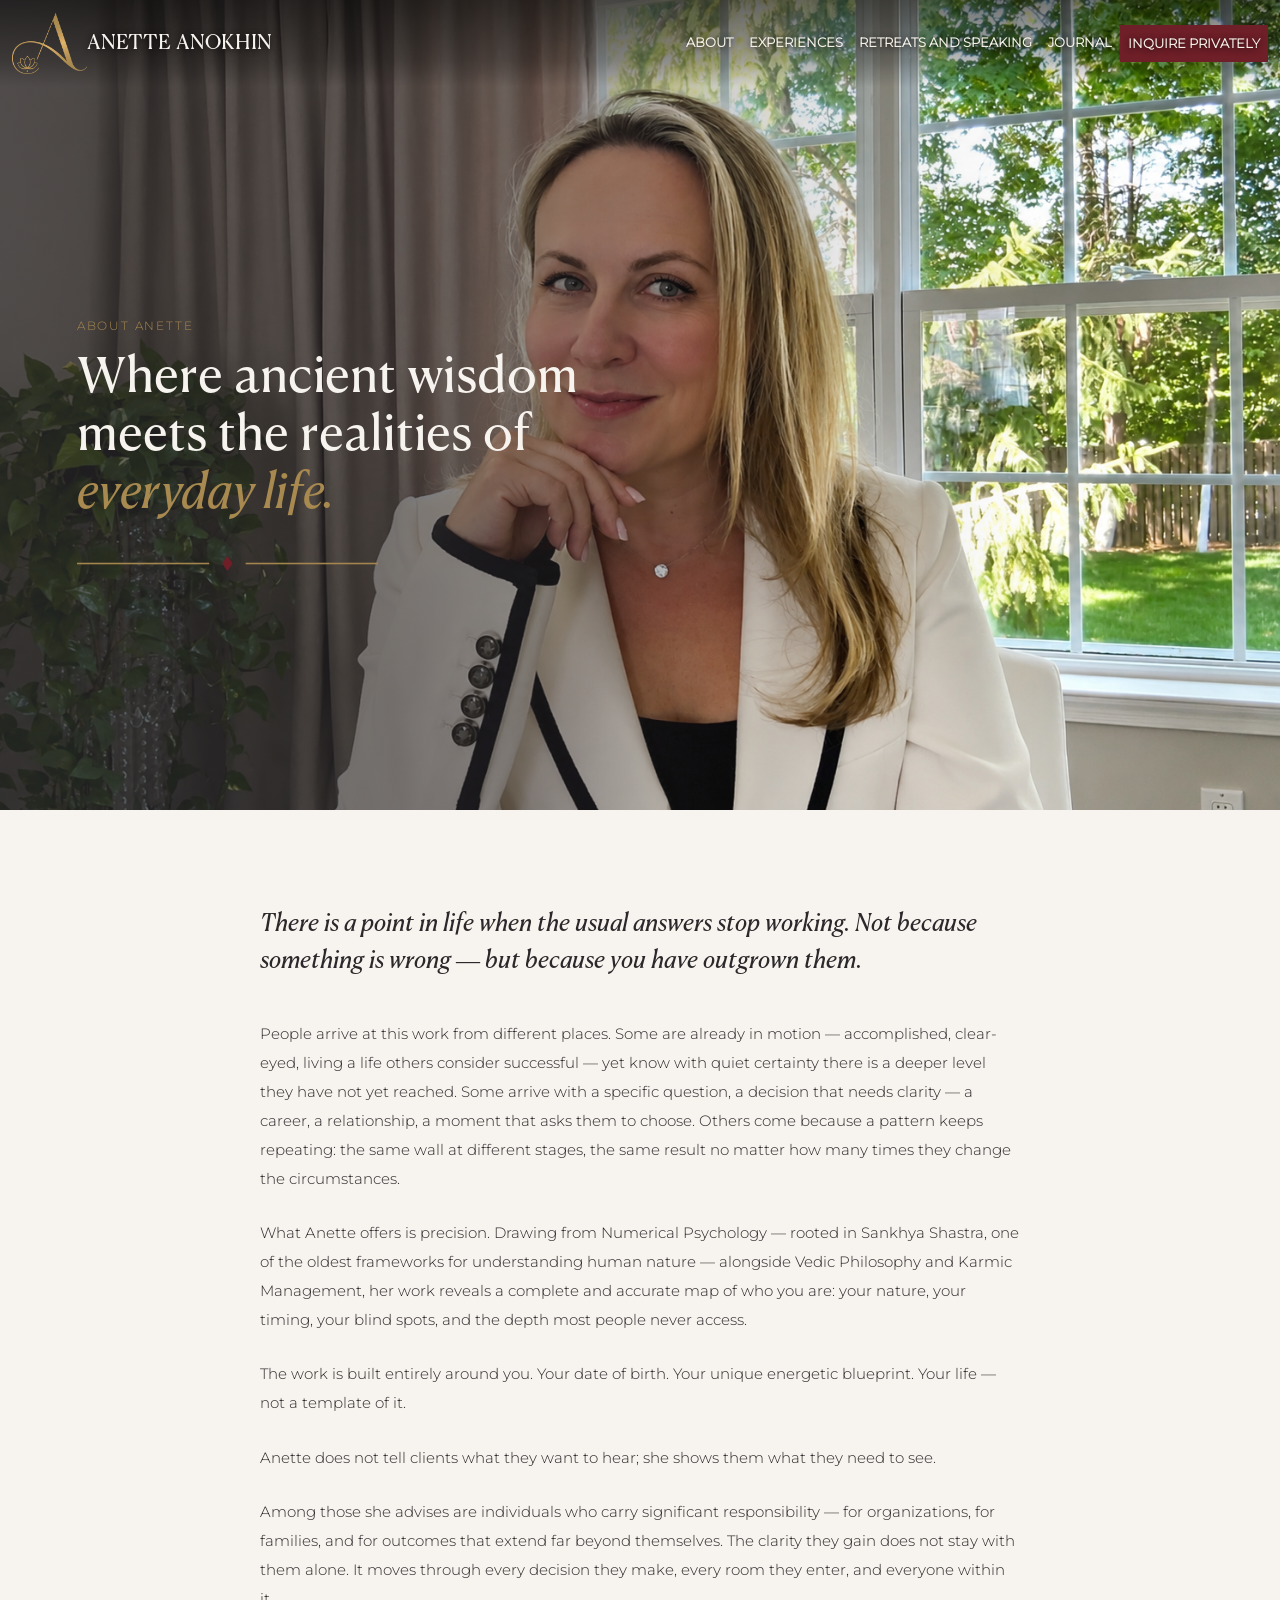
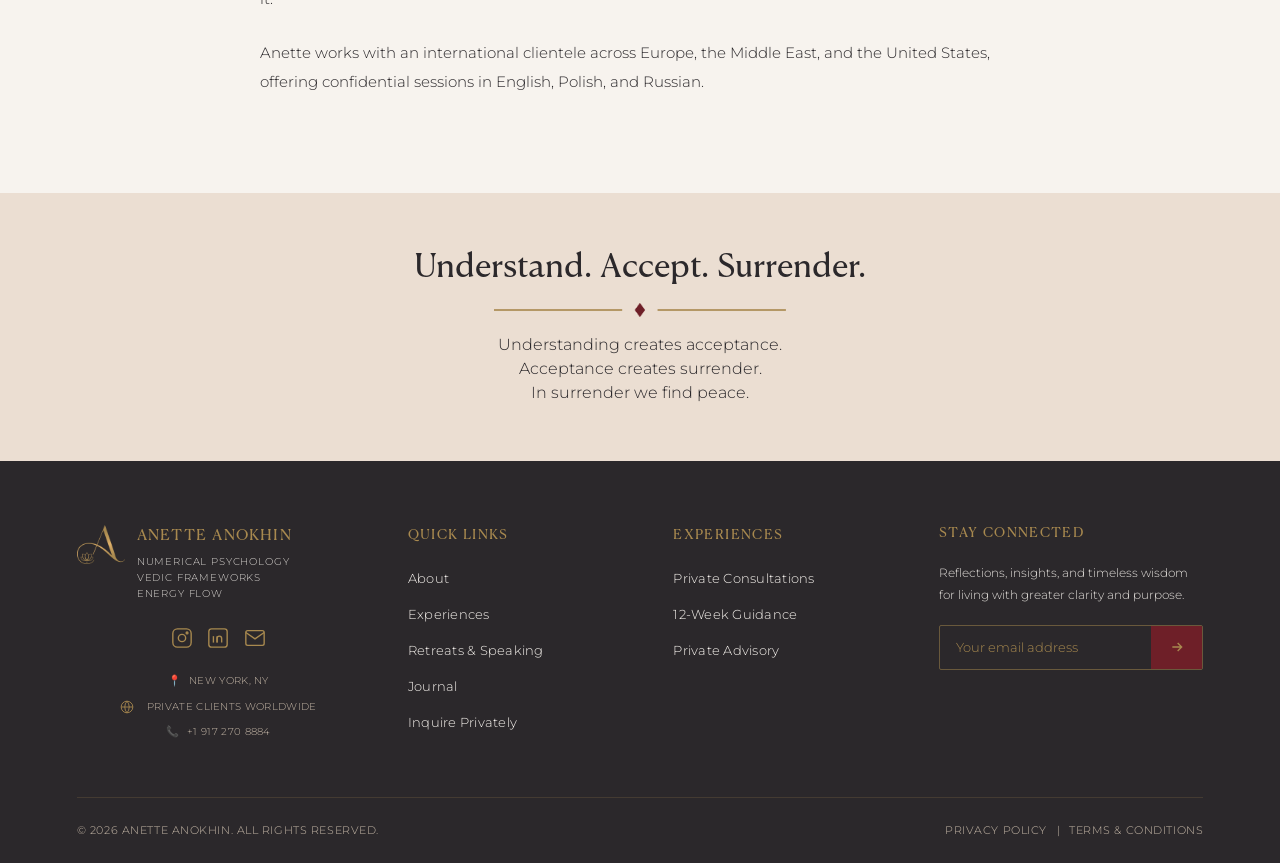
==== commit c5b90816: "ok i think i am done done finally" ====
--- a/aboutme.html
+++ b/aboutme.html
@@ -194,7 +194,7 @@
         <section class="about-story">
             <div class="about-story-inner">
 
-                <p class="about-story-intro canela soft-charcoal">
+                <p class="about-story-intro canela soft-charcoal canela-italic">
                     There is a point in life when the usual answers stop working. Not because something is wrong
                     — but because
                     you have outgrown them.
@@ -243,7 +243,7 @@
                 </p>
 
                 <p class="montserrat soft-charcoal">
-                    Anette works with a private international clientele across Europe, the Middle East, and the
+                    Anette works with an international clientele across Europe, the Middle East, and the
                     United States,
                     offering confidential sessions in English, Polish, and Russian.
                 </p>
@@ -278,7 +278,7 @@
 
             Acceptance creates surrender.<br>
 
-            In surrender, we find peace.
+            In surrender we find peace.
 
         </p>
 
@@ -432,7 +432,12 @@
 
                     <p>
 
-                        <span class="antique-gold">🌐</span>
+                        <span class="antique-gold"><svg class="globe-icon" viewBox="0 0 24 24" fill="none"
+                                stroke="#A8894F" stroke-width="1.5">
+                                <circle cx="12" cy="12" r="10" />
+                                <line x1="2" y1="12" x2="22" y2="12" />
+                                <path d="M12 2a15 15 0 0 1 0 20 15 15 0 0 1 0-20z" />
+                            </svg></span>
 
                         PRIVATE CLIENTS WORLDWIDE
 
@@ -548,21 +553,21 @@
 
 
                     <li>
-                        <a href="#privateconsultationsection">
+                        <a href="experience.html#private-consultations">
                             Private Consultations
                         </a>
                     </li>
 
 
                     <li>
-                        <a href="#">
+                        <a href="experience.html#12-week-guidance">
                             12-Week Guidance
                         </a>
                     </li>
 
 
                     <li>
-                        <a href="#">
+                        <a href="experience.html#private-advisory">
                             Private Advisory
                         </a>
                     </li>
--- a/style.css
+++ b/style.css
@@ -1,3 +1,7 @@
+html {
+    scroll-behavior: smooth;
+}
+
 /* fonts start */
 
 @font-face {
@@ -80,6 +84,11 @@
 }
 
 a.navbar-brand:hover {
+    color: #A8894F;
+}
+
+.navbar-nav .nav-link.active,
+.navbar-nav .nav-link.show {
     color: #A8894F;
 }
 
@@ -188,9 +197,11 @@
 }
 
 .hero-goldBar {
-    width: 20%;
+    width: 15%;
+    height: 2px;
+    background-color: #A8894F;
     margin-top: 1rem;
-    margin-bottom: 1rem;
+    margin-bottom: 1.25rem;
 }
 
 @media (max-width: 991.98px) {
@@ -214,7 +225,7 @@
         width: 100%;
         border-right: none !important;
         padding-right: 0 !important;
-        text-align: center;
+        text-align: left;
         margin: 0 auto;
     }
 
@@ -263,13 +274,12 @@
     inset: 0;
     z-index: 2;
     background: linear-gradient(to right,
-            #161415 0%,
-            #161415 34%,
-            rgba(22, 20, 21, 0.85) 42%,
-            rgba(22, 20, 21, 0.6) 50%,
-            rgba(22, 20, 21, 0.35) 58%,
-            rgba(22, 20, 21, 0.15) 66%,
-            rgba(22, 20, 21, 0) 76%);
+            rgba(43, 40, 43, 0.75) 0%,
+            rgba(43, 40, 43, 0.65) 30%,
+            rgba(43, 40, 43, 0.45) 45%,
+            rgba(43, 40, 43, 0.2) 58%,
+            rgba(43, 40, 43, 0.05) 70%,
+            rgba(43, 40, 43, 0) 82%);
 }
 
 
@@ -343,7 +353,6 @@
     .hero-headline {
         font-size: 2rem;
     }
-
     /* on small screens the gradient needs to cover more of the image
        so text stays readable regardless of what's in the photo */
     .hero-overlay {
@@ -410,7 +419,6 @@
     gap: 4rem;
     max-width: 1300px;
     margin: 0 auto;
-    font-weight: bold;
 }
 
 .about-text {
@@ -418,7 +426,7 @@
     order: 1;
     align-items: center;
     justify-content: center;
-    text-align: center;
+    text-align: left;
     border-right: 1px solid rgba(168, 137, 79, 0.35);
     padding-right: 3rem;
 }
@@ -427,6 +435,7 @@
     font-size: 1.05rem;
     line-height: 1.9;
     margin: 0;
+    font-style: italic;
 }
 
 .about-categories {
@@ -515,6 +524,10 @@
         font-size: 0.68rem;
         line-height: 1.5;
     }
+
+    .about-text {
+        text-align: center;
+    }
 }
 
 @media (max-width: 420px) {
@@ -537,6 +550,81 @@
 }
 
 /* about/intro section end */
+
+/* what you leave with section start */
+
+.leave-with-section {
+    background-color: #2B282B;
+    padding: 4rem 6%;
+    text-align: center;
+}
+
+.leave-with-label {
+    font-size: 0.78rem;
+    letter-spacing: 0.15em;
+    margin-bottom: 2.5rem;
+}
+
+.leave-with-grid {
+    display: flex;
+    max-width: 1200px;
+    margin: 0 auto 3rem;
+    border: 1px solid rgba(168, 137, 79, 0.35);
+}
+
+.leave-with-card {
+    flex: 1;
+    padding: 2.5rem 1.75rem;
+    border-left: 1px solid rgba(168, 137, 79, 0.35);
+}
+
+.leave-with-card:first-child {
+    border-left: none;
+}
+
+.leave-with-icon {
+    width: 26px;
+    height: auto;
+    margin: 0 auto 1.25rem;
+    display: block;
+}
+
+.leave-with-card h3 {
+    font-size: 1.25rem;
+    margin-bottom: 1rem;
+}
+
+.leave-with-card p {
+    font-size: 0.85rem;
+    line-height: 1.7;
+}
+
+.leave-with-quote {
+    font-size: 1.1rem;
+    margin: 0;
+}
+
+/* responsive: phone screens */
+@media (max-width: 991.98px) {
+    .leave-with-section {
+        padding: 3rem 7%;
+    }
+
+    .leave-with-grid {
+        flex-direction: column;
+    }
+
+    .leave-with-card {
+        border-left: none;
+        border-top: 1px solid rgba(168, 137, 79, 0.35);
+        padding: 2rem 1.5rem;
+    }
+
+    .leave-with-card:first-child {
+        border-top: none;
+    }
+}
+/* what you leave with section end */
 
 /* quote banner section start */
 
@@ -632,6 +720,12 @@
 /* quote banner section end */
 
 /* footer start */
+.globe-icon {
+    width: 14px;
+    height: 14px;
+    vertical-align: middle;
+    margin-right: 0.3rem;
+}
 
 .site-footer {
     background-color: #2B282B;
@@ -1362,4 +1456,1174 @@
         margin-bottom: 1.3rem;
     }
 }
-/* about story section end */+/* about story section end */
+
+/* =========================================================
+   EXPERIENCE PAGE
+   ========================================================= */
+
+.experience-page {
+    background-color: #EBDED2;
+}
+
+/* --- solid cream navbar variant --- */
+
+.exp-navbar {
+    background-color: #EBDED2;
+    padding-top: 1.1rem;
+    padding-bottom: 1.1rem;
+    border-bottom: 1px solid rgba(168, 137, 79, 0.2);
+}
+
+.exp-nav-link {
+    color: #2B282B !important;
+}
+
+.exp-nav-link:hover,
+.exp-nav-link.active {
+    color: #A8894F !important;
+}
+
+.exp-line {
+    background-color: #6E1F28 !important;
+}
+
+/* --- hero --- */
+
+.exp-hero {
+    position: relative;
+    min-height: 65vh;
+    display: flex;
+    align-items: center;
+    overflow: hidden;
+}
+
+.exp-hero-bg {
+    position: absolute;
+    inset: 0;
+    background-size: cover;
+    background-position: center 30%;
+    z-index: 1;
+}
+
+/* fades on BOTH sides, per your note */
+.exp-hero-overlay {
+    position: absolute;
+    inset: 0;
+    z-index: 2;
+    background: linear-gradient(to right,
+            rgba(20, 18, 19, 0.9) 0%,
+            rgba(20, 18, 19, 0.35) 28%,
+            rgba(20, 18, 19, 0) 48%,
+            rgba(20, 18, 19, 0) 62%,
+            rgba(20, 18, 19, 0.55) 85%,
+            rgba(20, 18, 19, 0.9) 100%);
+}
+
+.exp-hero-content {
+    position: relative;
+    z-index: 3;
+    max-width: 620px;
+    padding: 3rem 6%;
+}
+
+.exp-breadcrumb {
+    font-size: 0.7rem;
+    letter-spacing: 0.12em;
+    color: #A8894F;
+    margin-bottom: 1rem;
+}
+
+.exp-hero-title {
+    font-size: 2.6rem;
+    line-height: 1.2;
+    margin-bottom: 1.25rem;
+}
+
+.exp-hero-divider {
+    width: 15%;
+    height: 2px;
+    background-color: #A8894F;
+    margin-bottom: 1.5rem;
+}
+
+.exp-hero-copy {
+    font-size: 0.92rem;
+    line-height: 1.8;
+    color: #EBDED2;
+    margin-bottom: 1.5rem;
+}
+
+.exp-hero-worldwide {
+    font-size: 0.75rem;
+    letter-spacing: 0.08em;
+    color: #C6B8A8;
+}
+
+.exp-globe {
+    margin-right: 0.4rem;
+}
+
+/* --- divider row --- */
+
+.exp-divider-row {
+    text-align: center;
+    padding: 2.5rem 6%;
+    background-color: #F7F3EE;
+}
+
+.exp-divider-img {
+    width: clamp(140px, 20vw, 220px);
+    margin: 0 auto;
+}
+
+/* --- service rows --- */
+
+.exp-service {
+    display: flex;
+    align-items: stretch;
+    min-height: 480px;
+}
+
+.exp-service-ivory {
+    background-color: #F7F3EE;
+}
+
+.exp-service-sand {
+    background-color: #EBDED2;
+}
+
+.exp-service-reverse {
+    flex-direction: row-reverse;
+}
+
+.exp-service-image {
+    flex: 1;
+    background-size: cover;
+    background-position: center;
+}
+
+.exp-service-text {
+    flex: 1;
+    padding: 4rem 5%;
+    display: flex;
+    flex-direction: column;
+    justify-content: center;
+}
+
+.exp-service-num {
+    display: flex;
+    align-items: center;
+    gap: 0.75rem;
+    font-size: 0.8rem;
+    letter-spacing: 0.1em;
+    margin-bottom: 0.75rem;
+}
+
+.exp-num-line {
+    display: inline-block;
+    width: 32px;
+    height: 1px;
+    background-color: #A8894F;
+}
+
+.exp-service-text h2 {
+    font-size: 1.7rem;
+    margin-bottom: 1.25rem;
+}
+
+.exp-service-text p {
+    font-size: 0.9rem;
+    line-height: 1.8;
+    margin-bottom: 1.1rem;
+}
+
+.exp-italic {
+    font-style: italic;
+    color: #6B6560;
+    font-size: 0.7rem !important;
+}
+
+.exp-covers-line {
+    margin-top: 0.5rem;
+}
+
+.exp-list {
+    list-style: none;
+    padding: 0;
+    margin-bottom: 1.1rem;
+}
+
+.exp-list li {
+    font-size: 0.9rem;
+    line-height: 1.9;
+    padding-left: 1.2rem;
+    position: relative;
+}
+
+.exp-list li::before {
+    content: "";
+    position: absolute;
+    left: 0;
+    top: 0.65em;
+    width: 5px;
+    height: 5px;
+    background-color: #A8894F;
+    border-radius: 50%;
+}
+
+.exp-service-hr {
+    border: none;
+    border-top: 1px solid rgba(168, 137, 79, 0.35);
+    width: 40px;
+    margin: 0.5rem 0 1.25rem;
+}
+
+.exp-inquire-link {
+    display: inline-flex;
+    align-items: center;
+    gap: 0.5rem;
+    font-size: 0.75rem;
+    letter-spacing: 0.08em;
+    color: #A8894F;
+    text-decoration: none;
+    transition: color 0.25s ease;
+}
+
+.exp-inquire-link svg {
+    width: 15px;
+    height: 15px;
+    stroke: #A8894F;
+    transition: stroke 0.25s ease;
+}
+
+.exp-inquire-link:hover {
+    color: #6E1F28;
+}
+
+.exp-inquire-link:hover svg {
+    stroke: #6E1F28;
+}
+
+/* --- thick section dividers --- */
+
+.exp-thick-divider {
+    height: 3px;
+    background: linear-gradient(to right, transparent, #A8894F 20%, #A8894F 80%, transparent);
+}
+
+/* --- closing quote section (darker beige, per brand palette) --- */
+
+.exp-quote {
+    background-color: #E3D2BC;
+    text-align: center;
+    padding: 5rem 6%;
+}
+
+.exp-quote-divider {
+    width: clamp(160px, 22vw, 260px);
+    margin: 0 auto 2rem;
+}
+
+.exp-quote p {
+    font-size: 1.3rem;
+    line-height: 1.7;
+    color: #2B282B;
+}
+
+/* --- responsive: phone --- */
+
+@media (max-width: 991.98px) {
+
+    .exp-service,
+    .exp-service-reverse {
+        flex-direction: column;
+        min-height: 0;
+    }
+
+    .exp-service-02 .exp-service-image {
+        order: 1;
+    }
+    
+    .exp-service-02 .exp-service-text {
+        order: 2;
+    }
+
+    .exp-service-image {
+        min-height: 280px;
+    }
+
+    .exp-service-text {
+        padding: 3rem 7%;
+    }
+
+    .exp-nav-link {
+        color: #F7F3EE !important;
+    }
+    
+    .exp-nav-link:hover,
+    .exp-nav-link.active {
+        color: #A8894F !important;
+    }
+
+}
+
+/* experience page end */
+
+/* inquiry page start */
+
+.inquiry-hero {
+    background-color: #F7F3EE;
+    min-height: 70vh;
+    display: flex;
+    align-items: center;
+}
+
+.inquiry-hero-inner {
+    display: flex;
+    justify-content: center;
+    align-items: center;
+    gap: 4rem;
+    max-width: 1100px;
+    width: 100%;
+    margin: 0 auto;
+    padding: 3rem 6%;
+}
+
+.inquiry-hero-content {
+    flex: 1;
+    text-align: center;
+    max-width: 420px;
+}
+
+.inquiry-hero-content h1 {
+    font-size: 1.9rem;
+    margin-bottom: 1.25rem;
+}
+
+.inquiry-divider {
+    width: 170px;
+    margin: 1.1rem auto;
+}
+
+.inquiry-intro-text {
+    font-size: 0.85rem;
+    line-height: 1.8;
+}
+
+.inquiry-quote {
+    font-size: 1.15rem;
+    line-height: 1.45;
+}
+
+.inquiry-confidence {
+    font-size: 0.7rem;
+    letter-spacing: 0.08em;
+}
+
+.inquiry-form-wrap {
+    flex: 1;
+    max-width: 420px;
+    background-color: #FFFFFF;
+    padding: 2rem;
+    border-radius: 4px;
+    box-shadow: 0 10px 40px rgba(43, 40, 43, 0.08);
+}
+
+.inquiry-field {
+    margin-bottom: 1rem;
+}
+
+.inquiry-field input,
+.inquiry-field select,
+.inquiry-field textarea {
+    width: 100%;
+    padding: 0.85rem 1rem;
+    border: 1px solid rgba(168, 137, 79, 0.4);
+    border-radius: 2px;
+    font-size: 0.72rem;
+    letter-spacing: 0.04em;
+    color: #2B282B;
+    background-color: #FFFFFF;
+    box-sizing: border-box;
+}
+
+.inquiry-field input::placeholder,
+.inquiry-field textarea::placeholder {
+    color: #A8894F;
+}
+
+.inquiry-field select {
+    color: #A8894F;
+}
+
+.inquiry-field textarea {
+    resize: vertical;
+}
+
+.inquiry-submit {
+    width: 100%;
+    background-color: #6E1F28;
+    color: #F7F3EE;
+    border: none;
+    padding: 0.85rem;
+    font-size: 0.75rem;
+    letter-spacing: 0.1em;
+    border-radius: 2px;
+    cursor: pointer;
+    transition: background-color 0.25s ease;
+}
+
+.inquiry-submit:hover {
+    background-color: #58171f;
+}
+
+#inquiry-message {
+    font-size: 0.8rem;
+    margin-top: 1rem;
+    text-align: center;
+    display: none;
+}
+
+#inquiry-message.success {
+    color: #A8894F;
+    display: block;
+}
+
+#inquiry-message.error {
+    color: #6E1F28;
+    display: block;
+}
+
+@media (max-width: 991.98px) {
+    .inquiry-hero {
+        min-height: 0;
+        padding-top: 6rem;
+    }
+
+    .inquiry-hero-inner {
+        flex-direction: column;
+        padding: 2rem 7% 3rem;
+    }
+
+    .inquiry-hero-content,
+    .inquiry-form-wrap {
+        max-width: 100%;
+    }
+}
+
+/* inquiry page end */
+
+/* retreats hero start */
+
+.retreats-hero {
+    position: relative;
+    min-height: 90vh;
+    display: flex;
+    align-items: center;
+    overflow: hidden;
+    width: 100%;
+}
+
+.retreats-hero-bg {
+    position: absolute;
+    inset: 0;
+    background-size: cover;
+    background-position: center 30%;
+    z-index: 1;
+}
+
+.retreats-hero-overlay {
+    position: absolute;
+    inset: 0;
+    z-index: 2;
+    background: linear-gradient(to right,
+                rgba(43, 40, 43, 0.75) 0%,
+                rgba(43, 40, 43, 0.65) 22%,
+                rgba(43, 40, 43, 0.45) 32%,
+                rgba(43, 40, 43, 0.2) 42%,
+                rgba(43, 40, 43, 0.05) 52%,
+                rgba(43, 40, 43, 0) 62%);
+}
+
+.retreats-hero-content {
+    position: relative;
+    z-index: 3;
+    max-width: 480px;
+    padding-left: 6%;
+    padding-top: 6rem;
+}
+
+.retreats-hero-headline {
+    font-size: 2.6rem;
+    line-height: 1.25;
+    margin-bottom: 1.25rem;
+}
+
+.retreats-hero-divider {
+    width: 15%;
+    height: 2px;
+    background-color: #A8894F;
+    margin-bottom: 1.25rem;
+}
+
+.retreats-hero-subtext {
+    font-size: 1rem;
+    line-height: 1.6;
+    margin-bottom: 1.75rem;
+}
+
+.retreats-hero-worldwide {
+    font-size: 0.72rem;
+    letter-spacing: 0.1em;
+    margin-bottom: 1.5rem;
+}
+
+.retreats-hero-btn {
+    padding: 0.85rem 2rem;
+    border-radius: 2px;
+    display: inline-block;
+    letter-spacing: 0.1em;
+    font-size: 0.8rem;
+    transition: color 0.25s ease;
+}
+
+.retreats-hero-btn:hover {
+    color: #A8894F;
+    background-color: #6E1F28;
+    border-color: #6E1F28;
+}
+
+/* responsive: phone screens */
+@media (max-width: 991.98px) {
+    .retreats-hero {
+        min-height: 100vh;
+    }
+
+    .retreats-hero-content {
+        max-width: 100%;
+        padding-left: 6%;
+        padding-right: 6%;
+        padding-top: 7.5rem;
+    }
+
+    .retreats-hero-headline {
+        font-size: 1.9rem;
+    }
+
+    .retreats-hero-overlay {
+        background: linear-gradient(to bottom,
+                rgba(22, 20, 21, 0.85) 0%,
+                rgba(22, 20, 21, 0.65) 50%,
+                rgba(22, 20, 21, 0.4) 100%);
+    }
+}
+
+/* retreats navbar text visibility fix */
+
+.hero-wrapper .hero-navbar {
+    background: linear-gradient(to bottom,
+            rgba(0, 0, 0, 0.55) 0%,
+            rgba(0, 0, 0, 0.25) 70%,
+            rgba(0, 0, 0, 0) 100%);
+}
+
+.hero-wrapper .hero-navbar .nav-link,
+.hero-wrapper .hero-navbar .navbar-brand {
+    text-shadow: 0 1px 6px rgba(0, 0, 0, 0.8);
+}
+
+
+
+/* retreats hero end */
+
+/* retreats intro section start */
+
+.retreats-intro {
+    position: relative;
+    background-color: #F7F3EE;
+    padding: 4rem 6% 5rem;
+}
+
+.retreats-intro-fade {
+    position: absolute;
+    top: 0;
+    left: 0;
+    right: 0;
+    height: 35px;
+    background: linear-gradient(to bottom,
+        rgba(22, 20, 21, 0.5) 0%,
+        rgba(22, 20, 21, 0) 100%);
+    z-index: 1;
+}
+
+.retreats-intro-inner {
+    position: relative;
+    z-index: 2;
+    display: flex;
+    align-items: center;
+    gap: 4rem;
+    max-width: 1300px;
+    margin: 20px auto 0;
+}
+
+.retreats-intro-text {
+    flex: 1;
+}
+
+.retreats-intro-text h2 {
+    font-size: 1.75rem;
+    line-height: 1.4;
+    margin-bottom: 1.5rem;
+}
+
+.retreats-intro-divider {
+    width: 150px;
+    margin-bottom: 1.5rem;
+    display: block;
+}
+
+.retreats-intro-text p {
+    font-size: 0.88rem;
+    line-height: 1.85;
+    color: #6B6560;
+}
+
+.retreats-intro-image {
+    flex: 1;
+}
+
+.retreats-intro-image img {
+    width: 100%;
+    height: 100%;
+    max-height: 480px;
+    object-fit: cover;
+    border-radius: 4px;
+    display: block;
+}
+
+/* responsive: phone screens */
+@media (max-width: 991.98px) {
+    .retreats-intro {
+        padding: 4rem 7% 3.5rem;
+    }
+
+    .retreats-intro-inner {
+        flex-direction: column;
+        gap: 2.5rem;
+    }
+
+    .retreats-intro-text h2 {
+        font-size: 1.4rem;
+    }
+
+    .retreats-intro-fade {
+        height: 90px;
+    }
+}
+
+/* retreats intro section end */
+
+/* ways to work together start */
+
+.ways-together {
+    background-color: #F7F3EE;
+    padding: 1rem 6% 6rem;
+}
+
+.ways-together-header {
+    display: flex;
+    align-items: center;
+    justify-content: center;
+    gap: 1.5rem;
+    max-width: 500px;
+    margin: 0 auto 3.5rem;
+}
+
+.ways-together-line {
+    flex: 1;
+    height: 1px;
+    background-color: rgba(168, 137, 79, 0.4);
+}
+
+.ways-together-header h2 {
+    font-size: 0.8rem;
+    letter-spacing: 0.15em;
+    white-space: nowrap;
+    margin: 0;
+}
+
+.ways-together-grid {
+    display: grid;
+    grid-template-columns: 1fr 1fr;
+    gap: 3rem;
+    max-width: 1200px;
+    margin: 0 auto;
+}
+
+.ways-card {
+    background-color: #FFFFFF;
+    border-radius: 4px;
+    overflow: hidden;
+    border: 1px solid rgba(168, 137, 79, 0.2);
+    padding-bottom: 2rem;
+}
+
+.ways-card-image {
+    width: 100%;
+    height: 260px;
+}
+
+.ways-card-image img {
+    width: 100%;
+    height: 100%;
+    object-fit: cover;
+    display: block;
+}
+
+.ways-card-icon {
+    width: 40px;
+    height: 40px;
+    margin: 1.75rem auto 0.5rem 2rem;
+}
+
+.ways-card-icon svg {
+    width: 100%;
+    height: 100%;
+}
+
+.ways-card h3 {
+    font-size: 1.3rem;
+    line-height: 1.35;
+    margin: 1rem 2rem 1rem;
+}
+
+.ways-card p {
+    font-size: 0.88rem;
+    line-height: 1.8;
+    margin: 0 2rem 1.25rem;
+}
+
+.ways-card-list {
+    list-style: none;
+    padding: 0;
+    margin: 0 2rem 1.75rem;
+}
+
+.ways-card-list li {
+    font-size: 0.85rem;
+    line-height: 1.9;
+    padding-left: 1.1rem;
+    position: relative;
+}
+
+.ways-card-list li::before {
+    content: "";
+    position: absolute;
+    left: 0;
+    top: 0.7em;
+    width: 5px;
+    height: 5px;
+    background-color: #A8894F;
+    border-radius: 50%;
+}
+
+.ways-card-link {
+    display: inline-flex;
+    align-items: center;
+    gap: 0.4rem;
+    margin-left: 2rem;
+    font-size: 0.75rem;
+    letter-spacing: 0.08em;
+    color: #A8894F;
+    text-decoration: none;
+    transition: color 0.25s ease;
+}
+
+.ways-card-link:hover {
+    color: #6E1F28;
+}
+
+.ways-together-grid .ways-card:nth-child(1) .ways-card-image img {
+    object-position: center 65%;
+}
+
+.ways-together-grid .ways-card:nth-child(2) .ways-card-image img {
+    object-position: center 15%;
+}
+
+/* responsive: phone screens */
+@media (max-width: 991.98px) {
+    .ways-together {
+        padding: 1rem 7% 4rem;
+    }
+
+    .ways-together-grid {
+        grid-template-columns: 1fr;
+        gap: 2rem;
+    }
+
+    .ways-card-image {
+        height: 200px;
+    }
+
+    .ways-card h3 {
+        font-size: 1.15rem;
+    }
+}
+
+/* retreats closing cta start */
+
+.retreats-cta {
+    position: relative;
+    min-height: 55vh;
+    display: flex;
+    align-items: center;
+    justify-content: center;
+    overflow: hidden;
+}
+
+.retreats-cta-bg {
+    position: absolute;
+    inset: 0;
+    background-size: cover;
+    background-position: center 40%;
+    z-index: 1;
+}
+
+.retreats-cta-overlay {
+    position: absolute;
+    inset: 0;
+    z-index: 2;
+    background: radial-gradient(ellipse at center,
+                rgba(20, 18, 19, 0.75) 0%,
+                rgba(20, 18, 19, 0.6) 40%,
+                rgba(20, 18, 19, 0.4) 100%);
+}
+
+.retreats-cta-content {
+    position: relative;
+    z-index: 3;
+    text-align: center;
+    max-width: 640px;
+    padding: 3rem 6%;
+}
+
+.retreats-cta-content h2 {
+    font-size: 2rem;
+    line-height: 1.35;
+    margin-bottom: 1.25rem;
+}
+
+.retreats-cta-divider {
+    width: 170px;
+    margin: 1rem auto 1rem;
+    display: block;
+}
+
+.retreats-cta-content p {
+    font-size: 0.9rem;
+    line-height: 1.8;
+    margin-bottom: 2rem;
+}
+
+.retreats-cta-btn {
+    padding: 0.85rem 2.5rem;
+    border-radius: 2px;
+    display: inline-block;
+    letter-spacing: 0.1em;
+    font-size: 0.8rem;
+    transition: color 0.25s ease;
+}
+
+.retreats-cta-btn:hover {
+    color: #A8894F;
+    background-color: #6E1F28;
+    border-color: #6E1F28;
+}
+
+/* responsive: phone screens */
+@media (max-width: 991.98px) {
+    .retreats-cta {
+        min-height: 60vh;
+    }
+
+    .retreats-cta-content h2 {
+        font-size: 1.5rem;
+    }
+}
+
+/* retreats closing cta end */
+
+/* journal page start */
+
+.journal-header {
+    background-color: #F7F3EE;
+    text-align: center;
+    padding: 4rem 6% 1rem;
+}
+
+.journal-header h1 {
+    font-size: 3rem;
+    letter-spacing: 0.08em;
+    margin-bottom: 1rem;
+}
+
+.journal-header img,
+.journal-connect-inner img {
+    display: block;
+    margin: 1rem auto 1rem;
+}
+
+.journal-header-divider {
+    width: 60px;
+    height: 1px;
+    background-color: #A8894F;
+    margin: 0 auto 1.5rem;
+}
+
+.journal-header p {
+    font-size: 1.1rem;
+}
+
+.journal-carousel-section {
+    background-color: #F7F3EE;
+    padding: 3rem 6% 2rem;
+}
+
+.journal-carousel-centered {
+    justify-content: center;
+}
+
+.journal-carousel-wrap {
+    display: flex;
+    align-items: center;
+    gap: 1rem;
+    max-width: 1300px;
+    margin: 0 auto;
+}
+
+.journal-carousel {
+    display: flex;
+    gap: 2rem;
+    overflow-x: auto;
+    scroll-snap-type: x mandatory;
+    scrollbar-width: none;
+    flex: 1;
+}
+
+.journal-carousel::-webkit-scrollbar {
+    display: none;
+}
+
+.journal-card {
+    flex: 0 0 calc(33.333% - 1.34rem);
+    scroll-snap-align: start;
+    background-color: #EFE6DA;
+    border-radius: 4px;
+    overflow: hidden;
+    display: flex;
+    flex-direction: column;
+}
+
+.journal-card-image {
+    width: 100%;
+    height: 220px;
+}
+
+.journal-card-image img {
+    width: 100%;
+    height: 100%;
+    object-fit: cover;
+    display: block;
+}
+
+.journal-card-body {
+    padding: 1.75rem;
+}
+
+.journal-card-body h3 {
+    font-size: 1.3rem;
+    line-height: 1.35;
+    margin-bottom: 0.9rem;
+}
+
+.journal-card-divider {
+    width: 40px;
+    height: 1px;
+    background-color: #A8894F;
+    margin-bottom: 1rem;
+}
+
+.journal-card-body p {
+    font-size: 0.85rem;
+    line-height: 1.75;
+    margin-bottom: 1.25rem;
+}
+
+.journal-card-link {
+    font-size: 0.75rem;
+    letter-spacing: 0.08em;
+    color: #A8894F;
+    text-decoration: none;
+    transition: color 0.25s ease;
+}
+
+.journal-card-link:hover {
+    color: #6E1F28;
+}
+
+.journal-nav {
+    flex-shrink: 0;
+    width: 40px;
+    height: 40px;
+    border-radius: 50%;
+    border: 1px solid rgba(168, 137, 79, 0.4);
+    background: none;
+    display: flex;
+    align-items: center;
+    justify-content: center;
+    cursor: pointer;
+}
+
+.journal-nav svg {
+    width: 18px;
+    height: 18px;
+}
+
+.journal-header~* .container-fluid,
+body .navbar .container-fluid {
+    margin-left: 0;
+    margin-right: 0;
+    width: 100%;
+}
+
+html,
+body {
+    overflow-x: hidden;
+    max-width: 100%;
+}
+
+@media (max-width: 991.98px) {
+
+    .journal-carousel-wrap {
+        gap: 0;
+    }
+
+    .journal-card {
+        flex: 0 0 92%;
+    }
+
+    .journal-carousel-centered {
+        justify-content: flex-start;
+    }
+}
+
+@media (max-width: 576px) {
+    .journal-nav {
+        display: none;
+    }
+}
+/* stay connected */
+
+.journal-connect {
+    background-color: #F7F3EE;
+    padding: 0 6% 5rem;
+}
+
+.journal-connect-inner {
+    max-width: 640px;
+    margin: 0 auto;
+    background-color: #EFE6DA;
+    border: 1px solid rgba(168, 137, 79, 0.3);
+    border-radius: 4px;
+    text-align: center;
+    padding: 3rem 2.5rem;
+}
+
+.journal-connect-dot {
+    width: 5px;
+    height: 5px;
+    background-color: #A8894F;
+    border-radius: 50%;
+    margin: 0 auto 1.25rem;
+}
+
+.journal-connect-inner h2 {
+    font-size: 1.9rem;
+    margin-bottom: 1rem;
+}
+
+.journal-connect-inner p {
+    font-size: 0.9rem;
+    line-height: 1.7;
+    margin-bottom: 1.75rem;
+}
+
+.journal-connect-form {
+    display: flex;
+    max-width: 420px;
+    margin: 0 auto;
+    border: 1px solid rgba(168, 137, 79, 0.4);
+    border-radius: 2px;
+    overflow: hidden;
+}
+
+.journal-connect-form input {
+    flex: 1;
+    border: none;
+    padding: 0.85rem 1rem;
+    font-size: 0.85rem;
+    background-color: #F7F3EE;
+}
+
+.journal-connect-form button {
+    background-color: #A8894F;
+    border: none;
+    padding: 0 1.2rem;
+    cursor: pointer;
+}
+
+.journal-connect-form button svg {
+    width: 16px;
+    height: 16px;
+}
+
+#journal-subscribe-message {
+    font-size: 0.8rem;
+    margin-top: 1rem;
+    display: none;
+}
+
+#journal-subscribe-message.success {
+    color: #A8894F;
+    display: block;
+}
+
+#journal-subscribe-message.error {
+    color: #6E1F28;
+    display: block;
+}
+
+.journal-connect-privacy {
+    font-size: 0.82rem;
+    margin-top: 1.25rem;
+    margin-bottom: 0;
+}
+
+/* responsive: phone screens */
+@media (max-width: 991.98px) {
+    .journal-header h1 {
+        font-size: 2rem;
+    }
+
+    .journal-card {
+        flex: 0 0 85%;
+    }
+
+    .journal-connect-inner {
+        padding: 2.5rem 1.5rem;
+    }
+}
+
+/* journal page end */
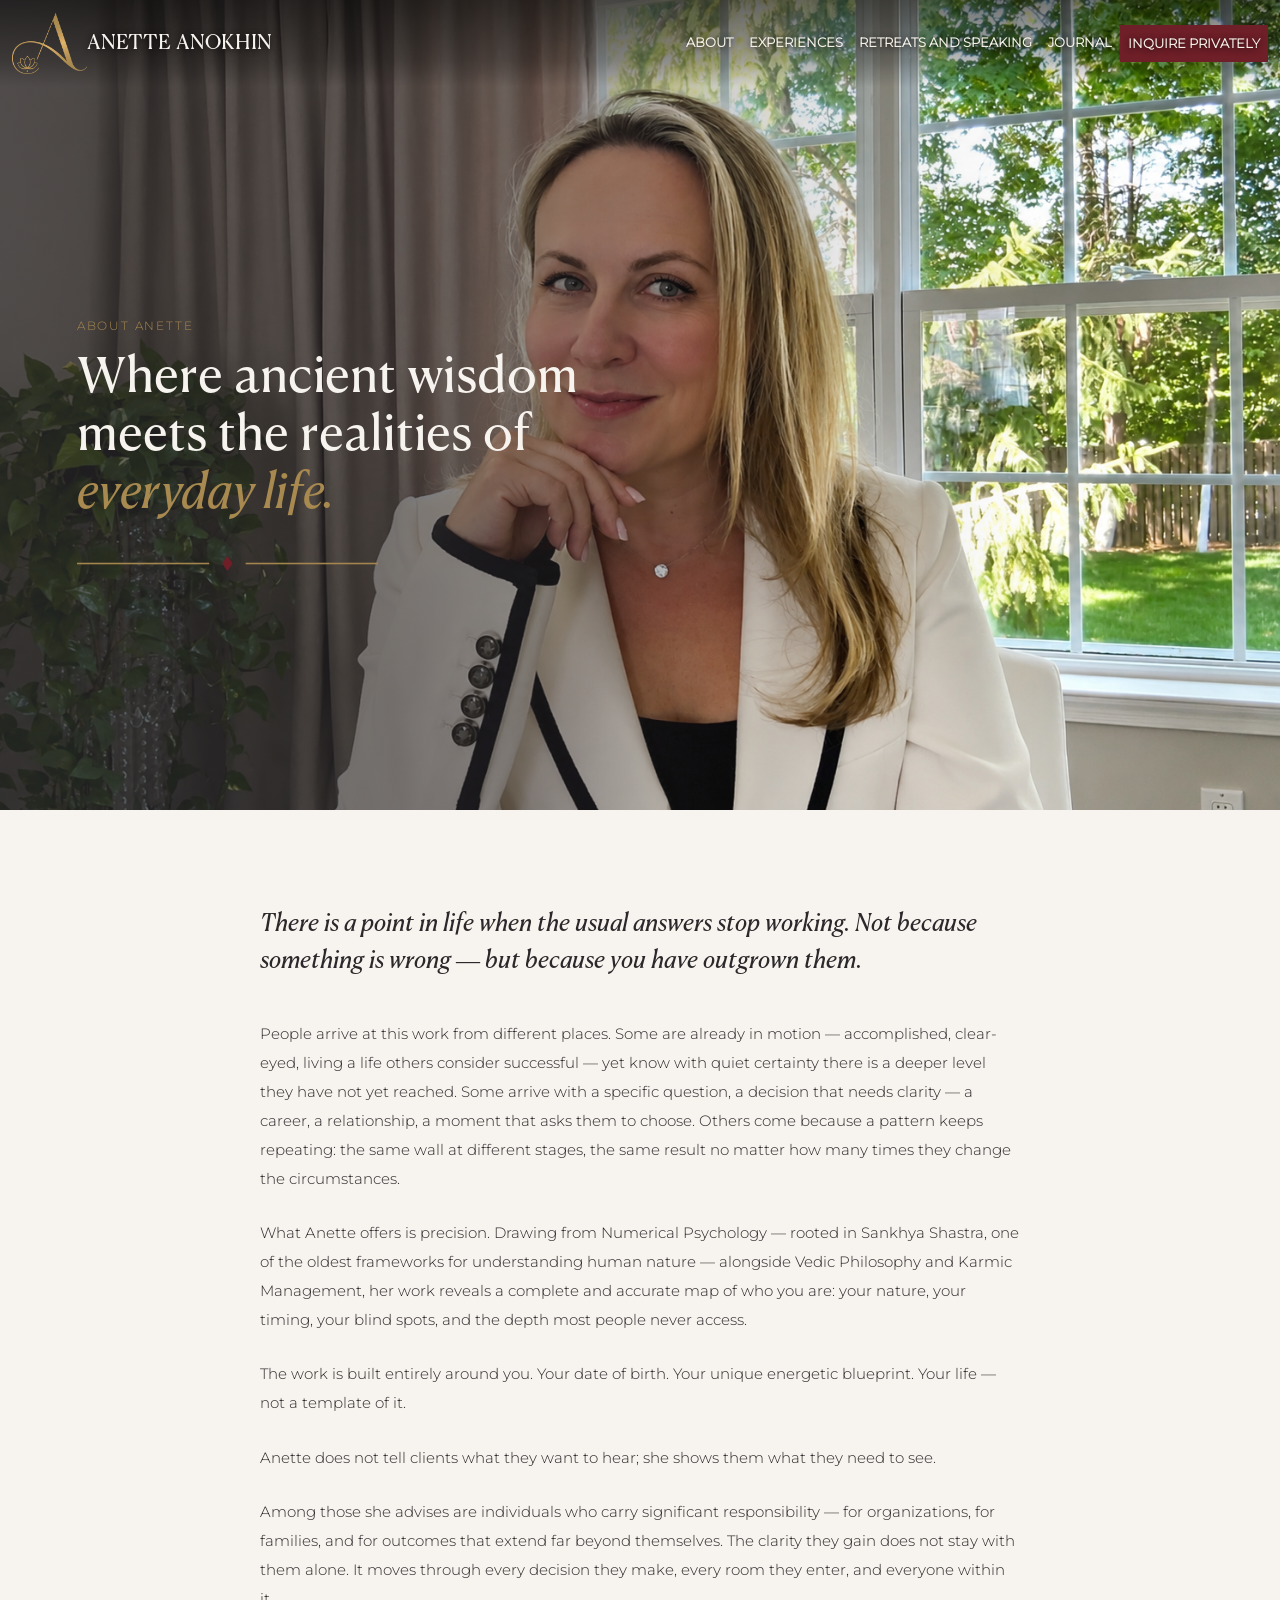
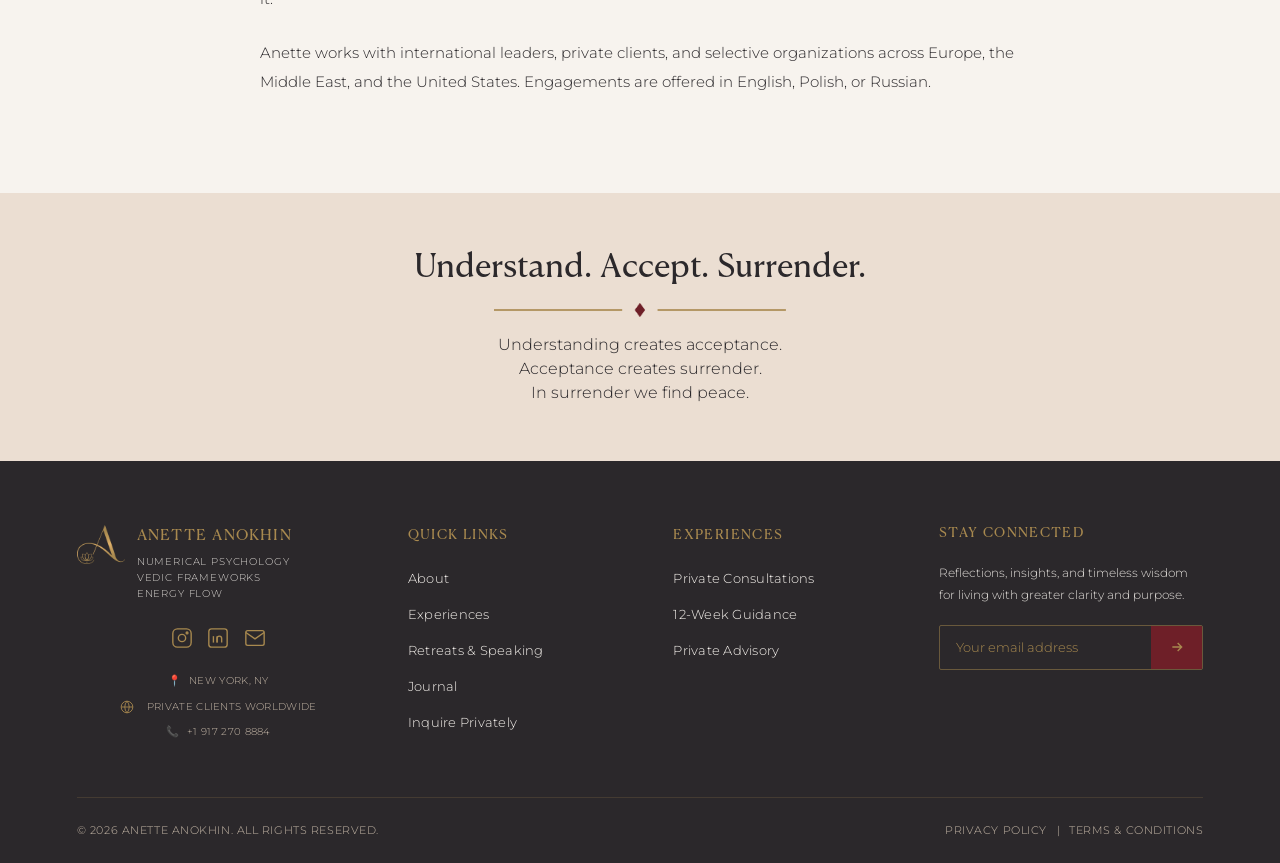
==== commit 1f8c28cc: "got another email and had to adjust again..." ====
--- a/aboutme.html
+++ b/aboutme.html
@@ -243,9 +243,9 @@
                 </p>
 
                 <p class="montserrat soft-charcoal">
-                    Anette works with an international clientele across Europe, the Middle East, and the
-                    United States,
-                    offering confidential sessions in English, Polish, and Russian.
+                    Anette works with international leaders, private clients, and selective organizations across Europe,
+                    the Middle East,
+                    and the United States. Engagements are offered in English, Polish, or Russian.
                 </p>
 
             </div>
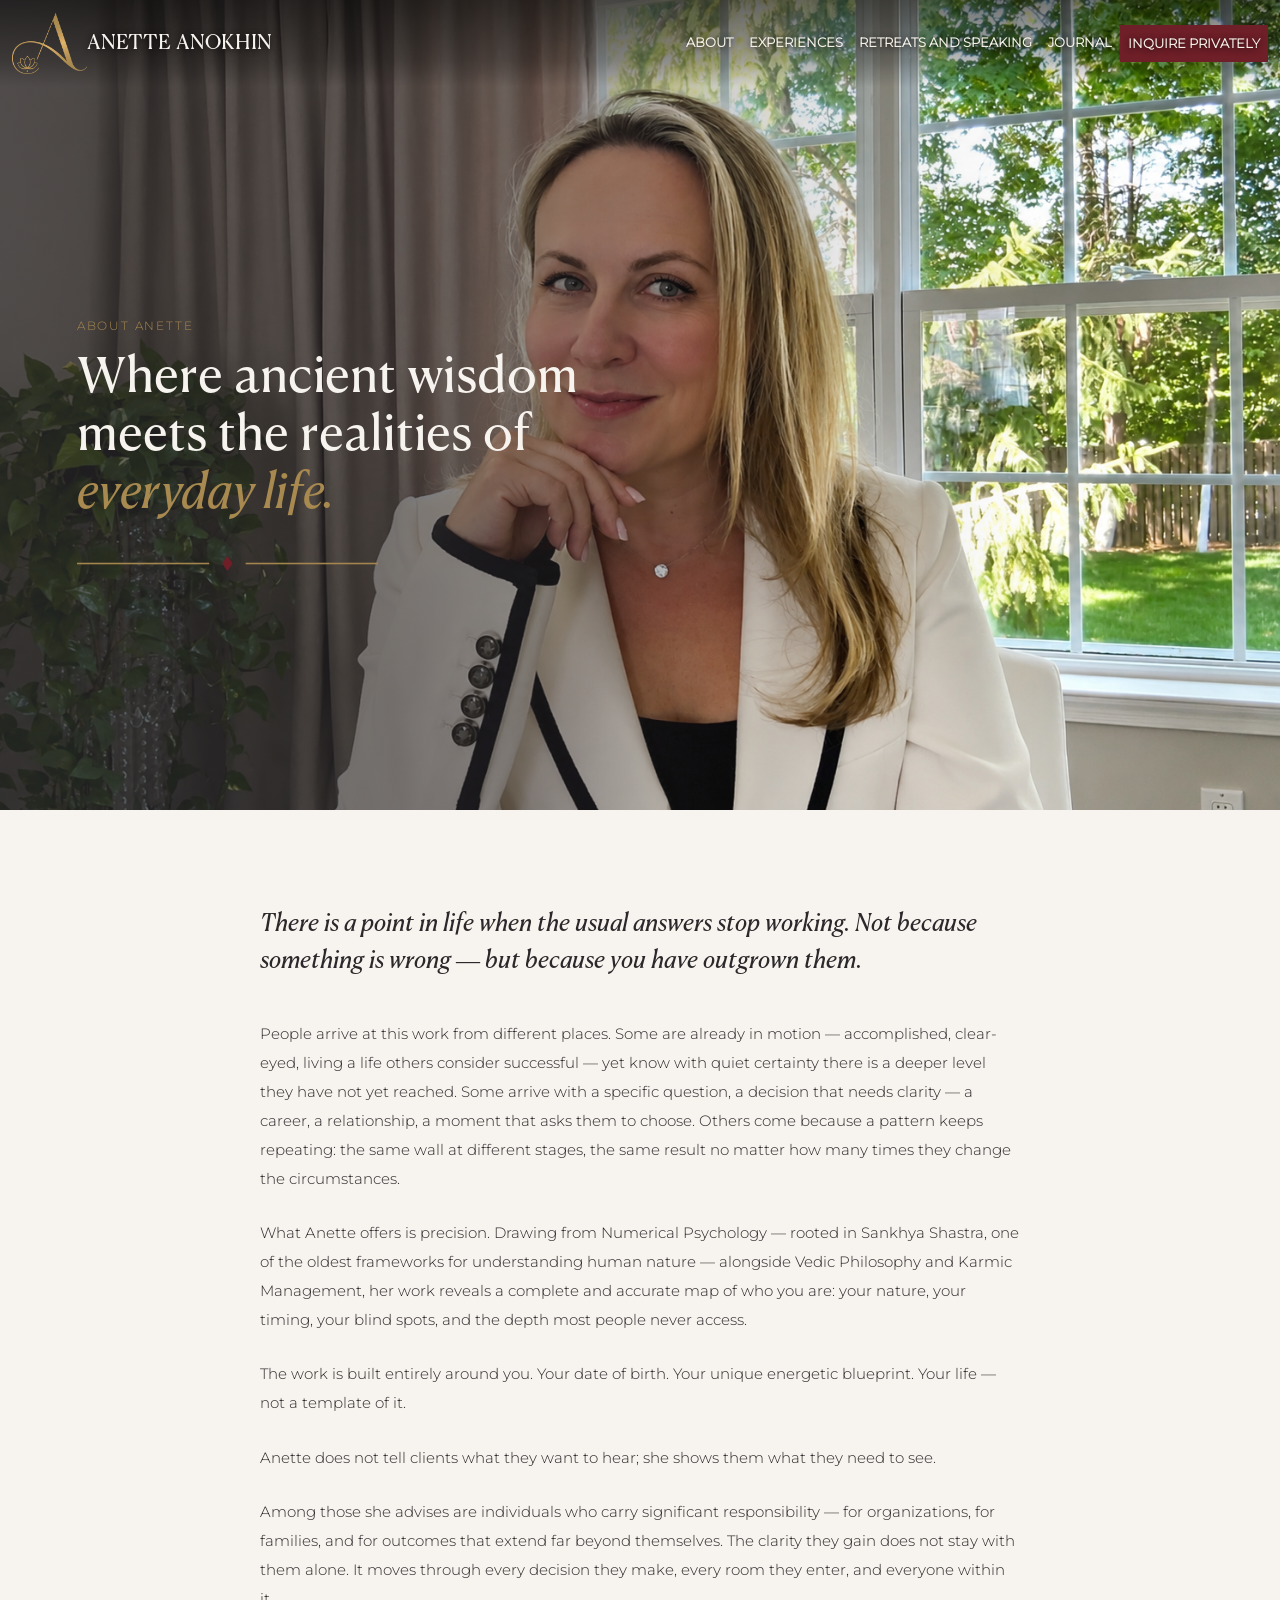
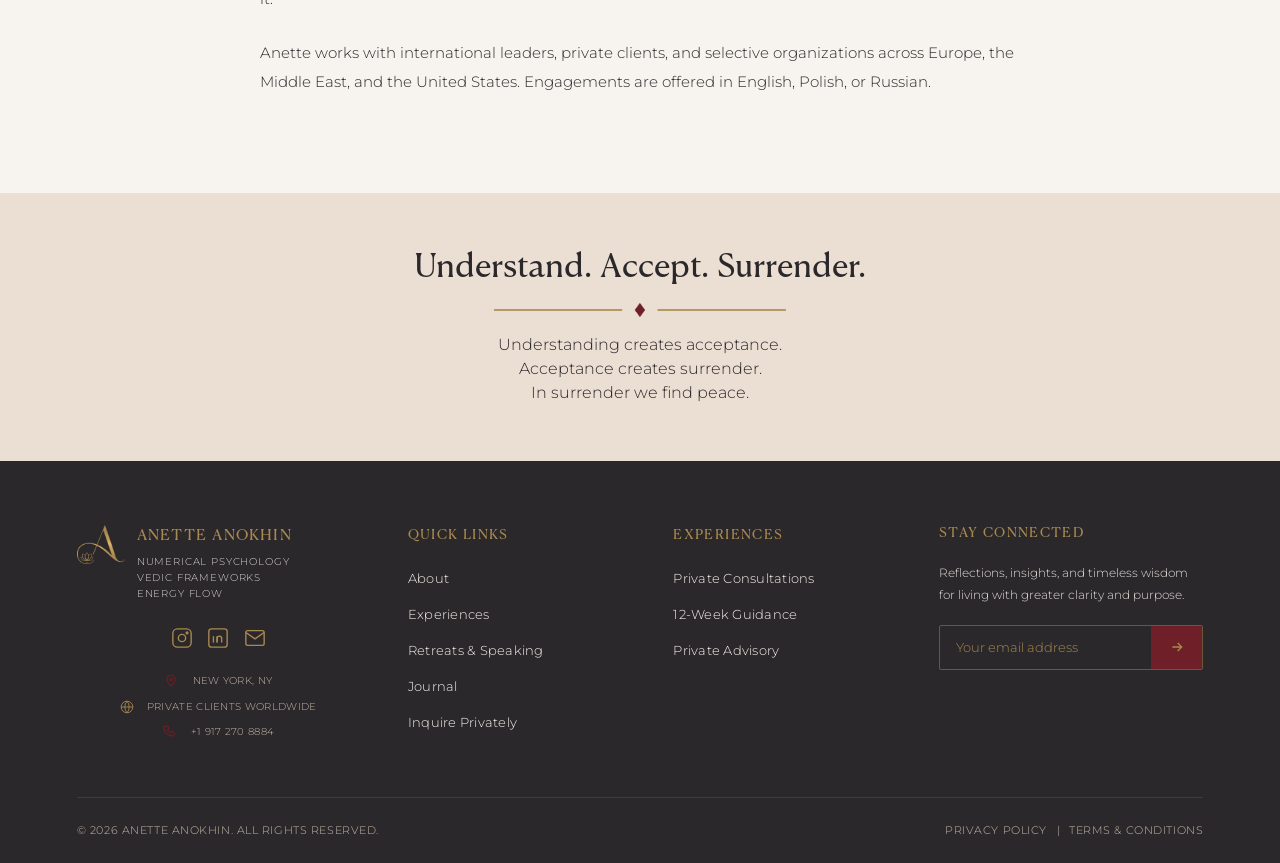
==== commit c37b597e: "fixed all of the icons for the phone and location, i fixed the journal thing and then added what she" ====
--- a/aboutme.html
+++ b/aboutme.html
@@ -423,8 +423,11 @@
 
                     <p>
 
-                        <span class="antique-gold">📍</span>
-
+                        <svg class="footer-contact-icon" viewBox="0 0 24 24" fill="none" stroke="#6E1F28"
+                            stroke-width="1.8">
+                            <path d="M12 21s-7-7.2-7-12a7 7 0 0 1 14 0c0 4.8-7 12-7 12z" />
+                            <circle cx="12" cy="9" r="2.3" />
+                        </svg>
                         NEW YORK, NY
 
                     </p>
@@ -446,8 +449,11 @@
 
                     <p>
 
-                        <span class="antique-gold">📞</span>
-
+                        <svg class="footer-contact-icon" viewBox="0 0 24 24" fill="none" stroke="#6E1F28"
+                            stroke-width="1.8">
+                            <path
+                                d="M6 2h4l2 5-2.5 1.5a11 11 0 0 0 5 5L16 11l5 2v4a2 2 0 0 1-2 2C10 19 3 12 3 4a2 2 0 0 1 2-2z" />
+                        </svg>
                         +1 917 270 8884
 
                     </p>
--- a/style.css
+++ b/style.css
@@ -197,7 +197,7 @@
 }
 
 .hero-goldBar {
-    width: 15%;
+    width: 50px;
     height: 2px;
     background-color: #A8894F;
     margin-top: 1rem;
@@ -543,10 +543,6 @@
     .about-category h3 {
         font-size: 0.6rem;
     }
-
-    .about-category p {
-        display: none;
-    }
 }
 
 /* about/intro section end */
@@ -725,6 +721,14 @@
     height: 14px;
     vertical-align: middle;
     margin-right: 0.3rem;
+}
+
+.footer-contact-icon {
+    width: 14px;
+    height: 14px;
+    vertical-align: middle;
+    margin-right: 0.4rem;
+    flex-shrink: 0;
 }
 
 .site-footer {
@@ -1541,7 +1545,7 @@
 }
 
 .exp-hero-divider {
-    width: 15%;
+    width: 50px;
     height: 2px;
     background-color: #A8894F;
     margin-bottom: 1.5rem;
@@ -1802,7 +1806,7 @@
 }
 
 .inquiry-divider {
-    width: 170px;
+    width: 130px;
     margin: 1.1rem auto;
 }
 
@@ -1937,13 +1941,6 @@
     position: absolute;
     inset: 0;
     z-index: 2;
-    background: linear-gradient(to right,
-                rgba(43, 40, 43, 0.75) 0%,
-                rgba(43, 40, 43, 0.65) 22%,
-                rgba(43, 40, 43, 0.45) 32%,
-                rgba(43, 40, 43, 0.2) 42%,
-                rgba(43, 40, 43, 0.05) 52%,
-                rgba(43, 40, 43, 0) 62%);
 }
 
 .retreats-hero-content {
@@ -1961,7 +1958,7 @@
 }
 
 .retreats-hero-divider {
-    width: 15%;
+    width: 50px;
     height: 2px;
     background-color: #A8894F;
     margin-bottom: 1.25rem;
@@ -2438,6 +2435,10 @@
     display: block;
 }
 
+.journal-card-image img {
+    object-position: center 80%;
+}
+
 .journal-card-body {
     padding: 1.75rem;
 }
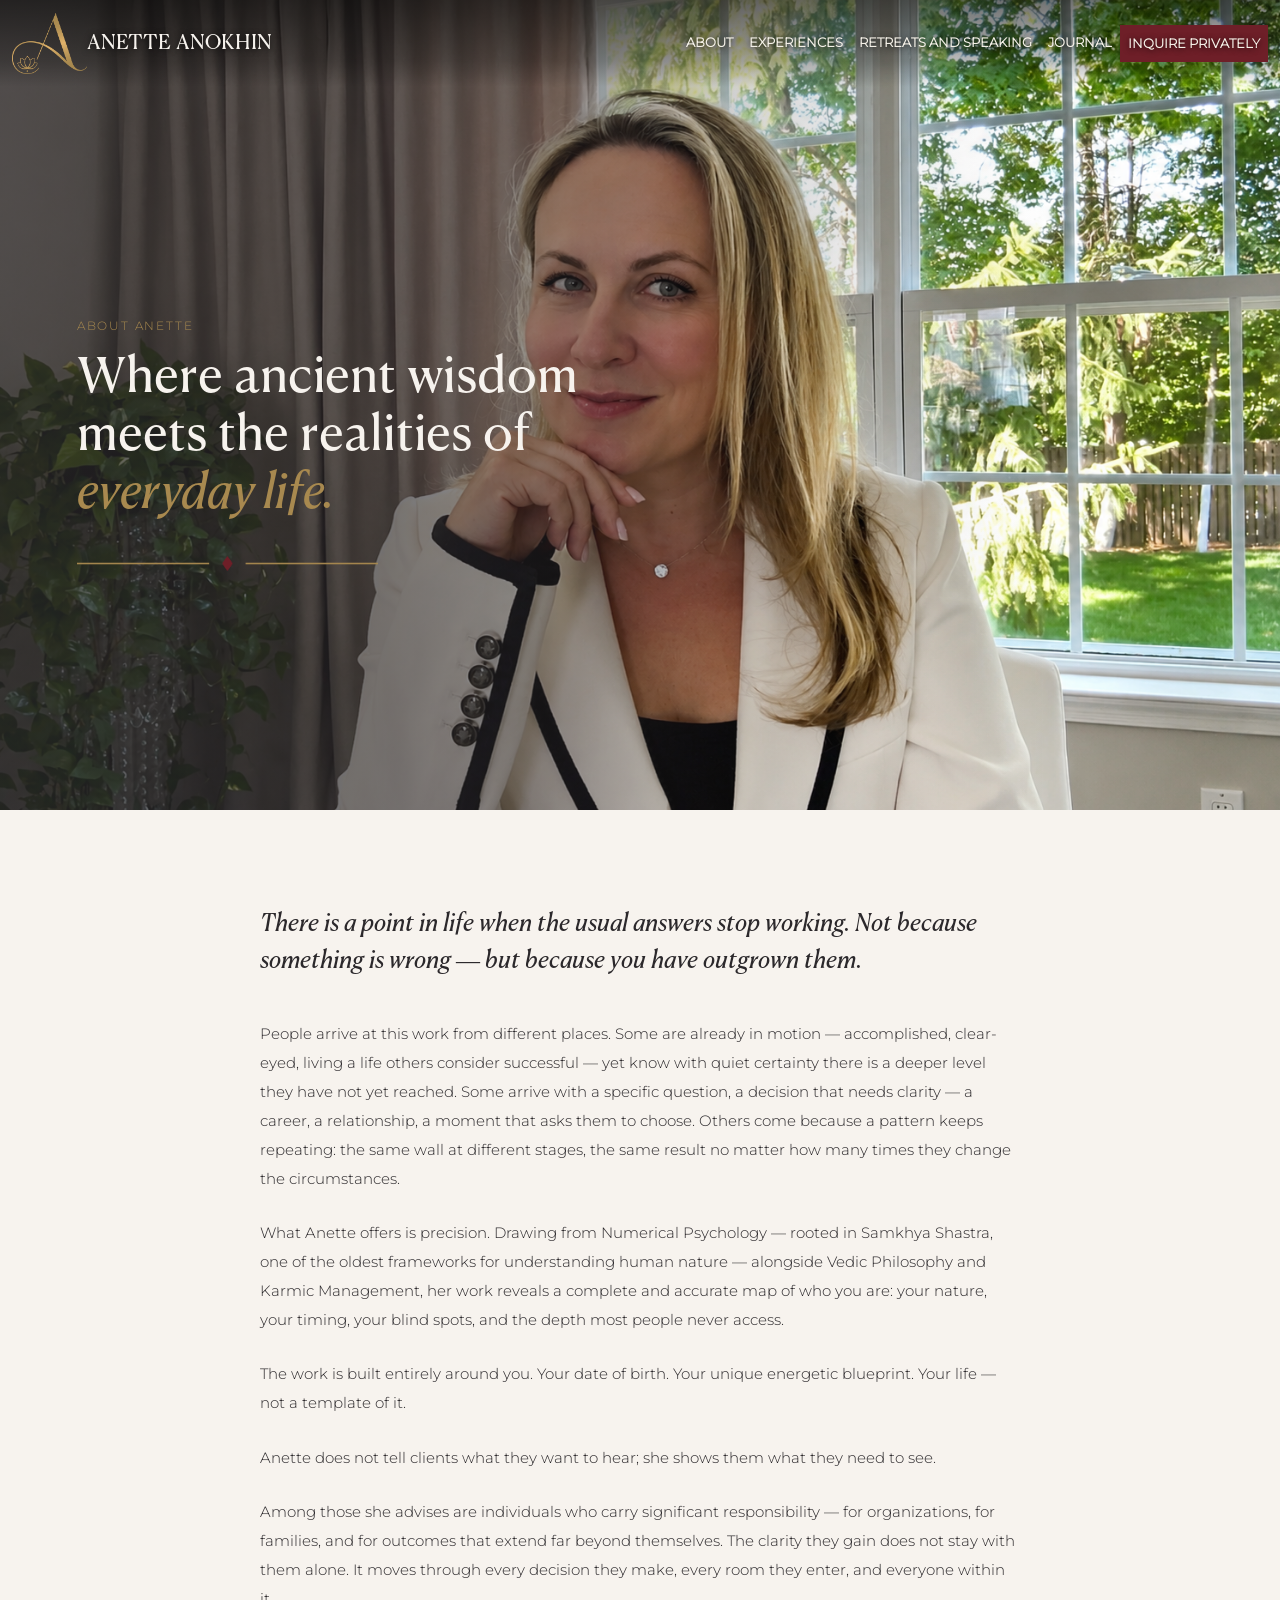
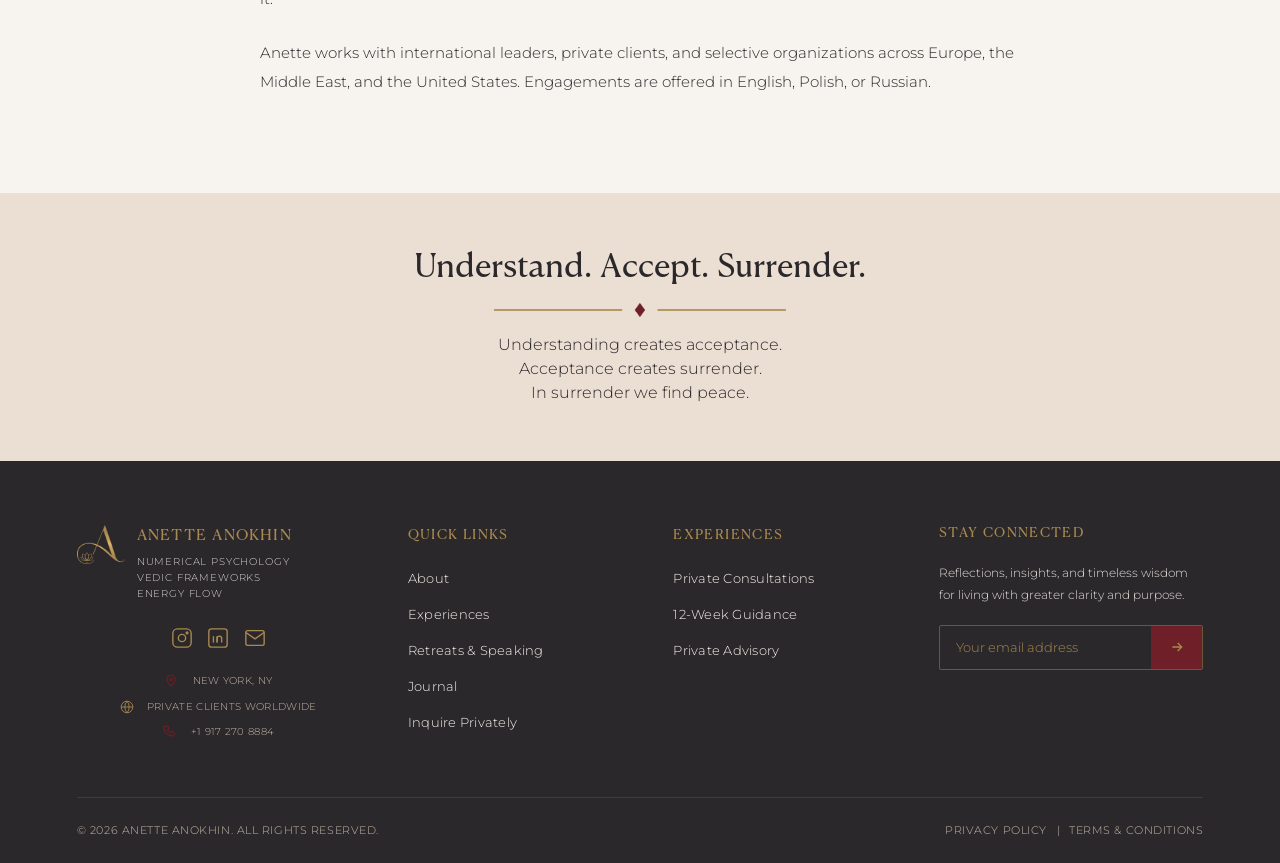
==== commit 19ace8bc: "fixed about me page" ====
--- a/aboutme.html
+++ b/aboutme.html
@@ -154,7 +154,7 @@
 
                 <!-- Small heading -->
 
-                <p class="hero-eyebrow montserrat antique-gold">
+                <p class="hero-eyebrow montserrat antique-gold red-thing">
 
                     ABOUT ANETTE
 
@@ -168,7 +168,7 @@
 
                     Where ancient wisdom meets the realities of
 
-                    <span class="canela-italic antique-gold">
+                    <span class="canela-italic antique-gold red-thing">
                         everyday life.
                     </span>
 
@@ -214,7 +214,7 @@
                 </p>
 
                 <p class="montserrat soft-charcoal">
-                    What Anette offers is precision. Drawing from Numerical Psychology — rooted in Sankhya
+                    What Anette offers is precision. Drawing from Numerical Psychology — rooted in Samkhya
                     Shastra, one of the
                     oldest frameworks for understanding human nature — alongside Vedic Philosophy and Karmic
                     Management, her
--- a/style.css
+++ b/style.css
@@ -1285,6 +1285,10 @@
         background: transparent;
     }
 
+    .red-thing {
+        color: #58171f !important;
+    }
+
 
     /*
        No desktop background image on phone.
@@ -1312,7 +1316,7 @@
         min-height: 0;
         display: block;
         margin-top: 0;
-        background-color: #2B282B;
+        background-color: #C6B8A8;
     }
 
 
@@ -1327,7 +1331,6 @@
         padding-right: 6%;
 
         padding-top: 7.5rem;
-        padding-bottom: 4rem;
     }
 
 
